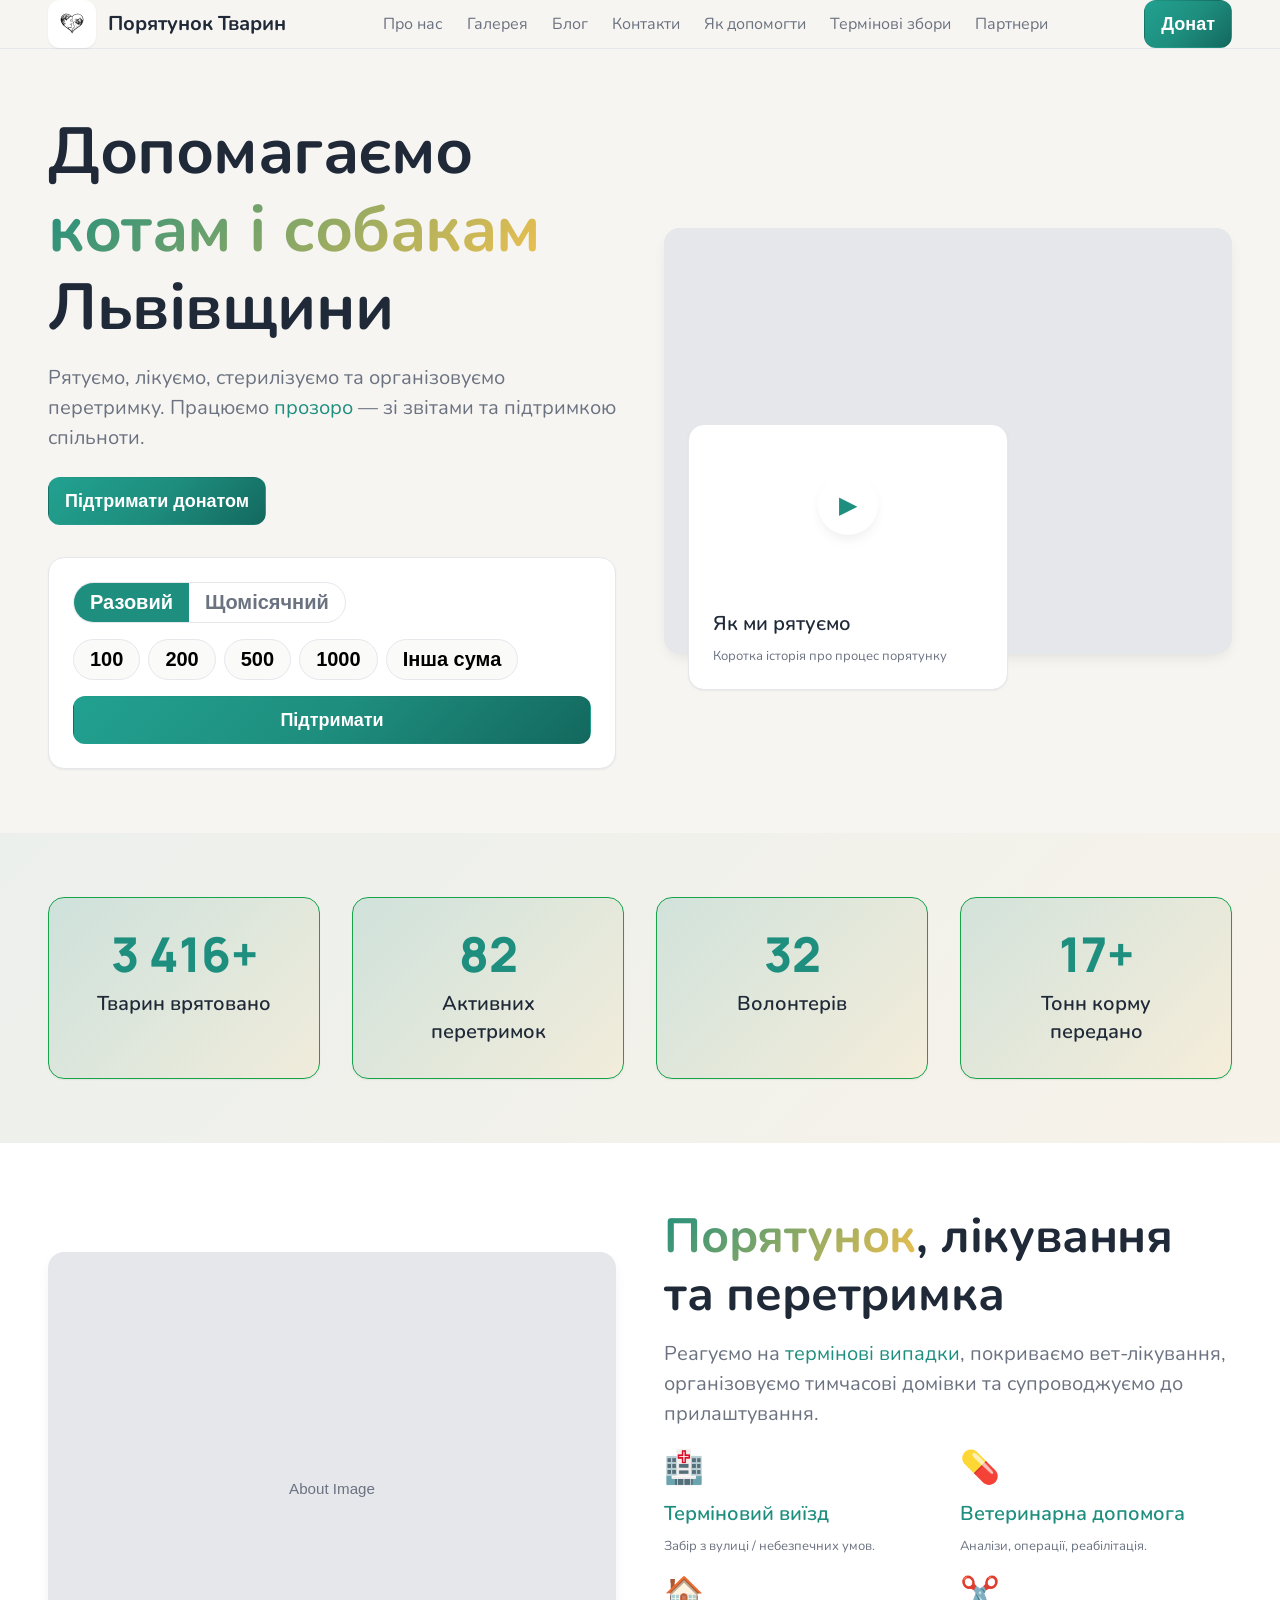
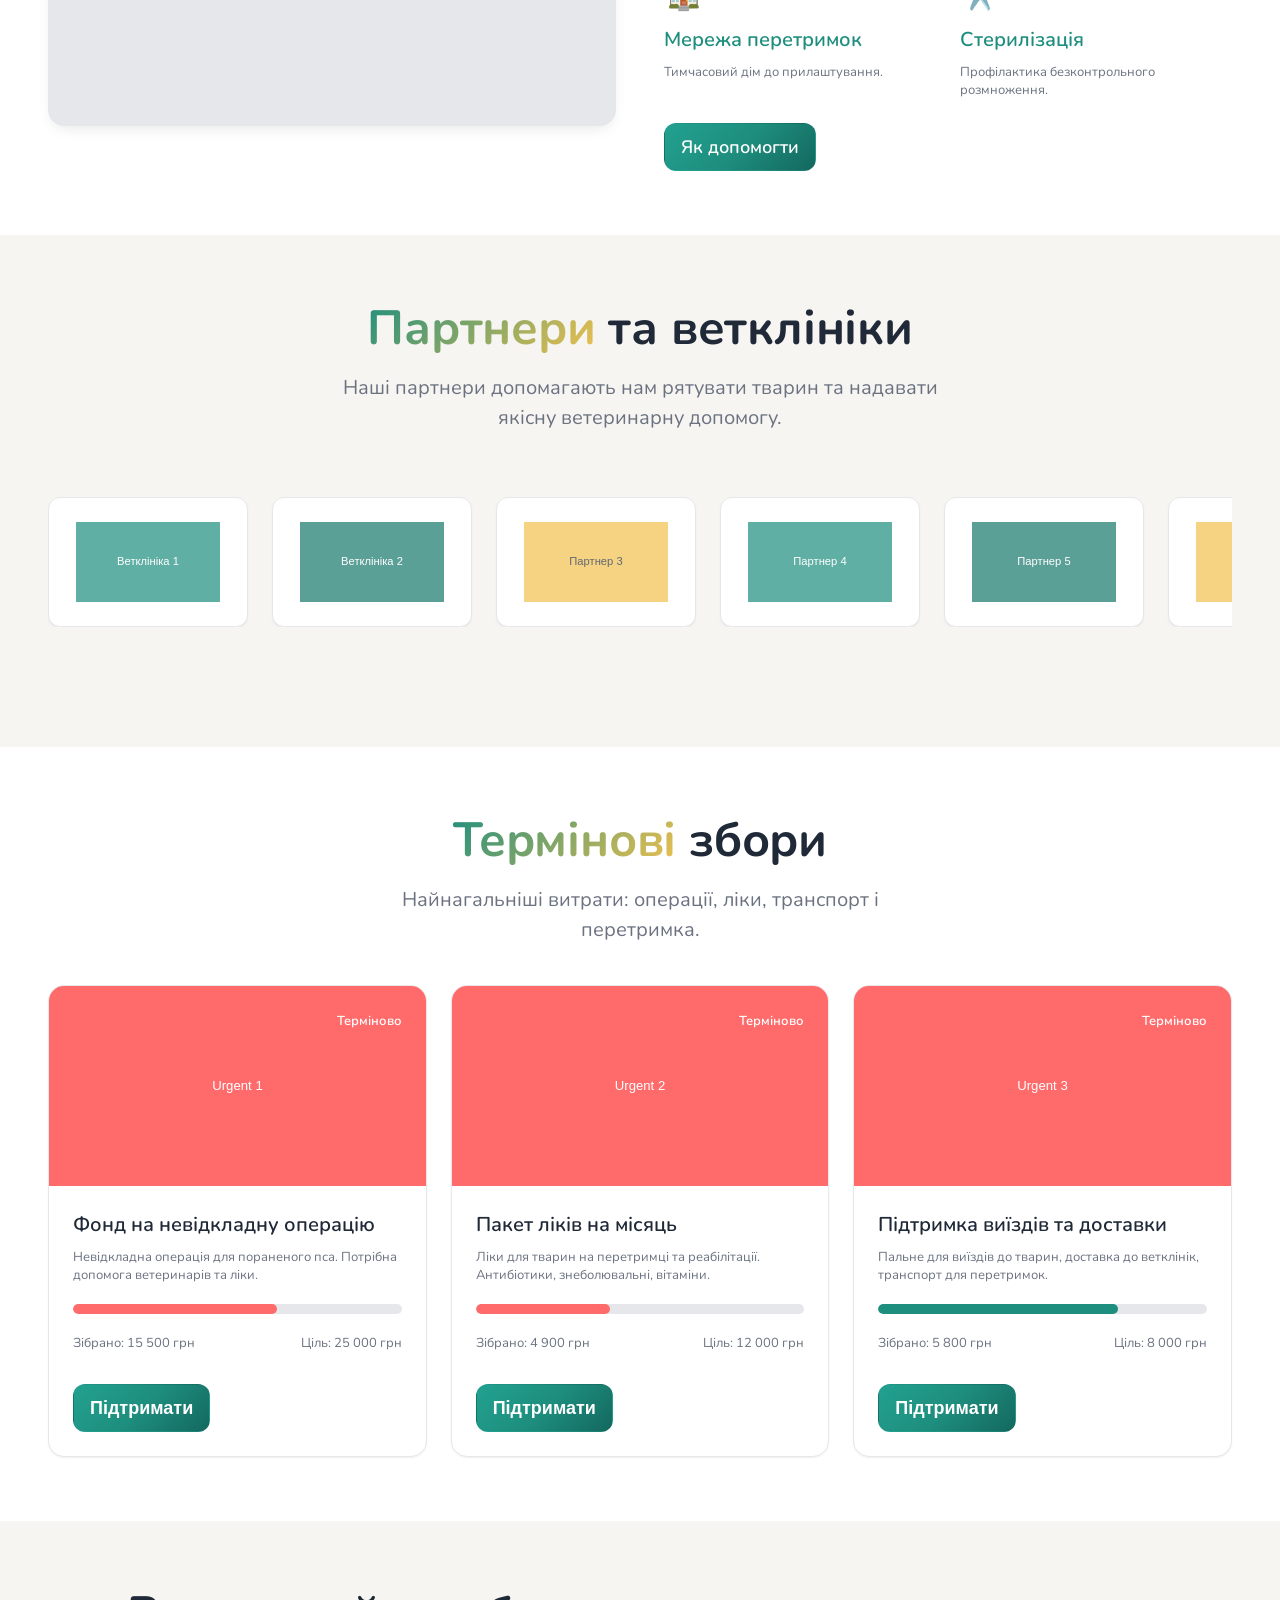
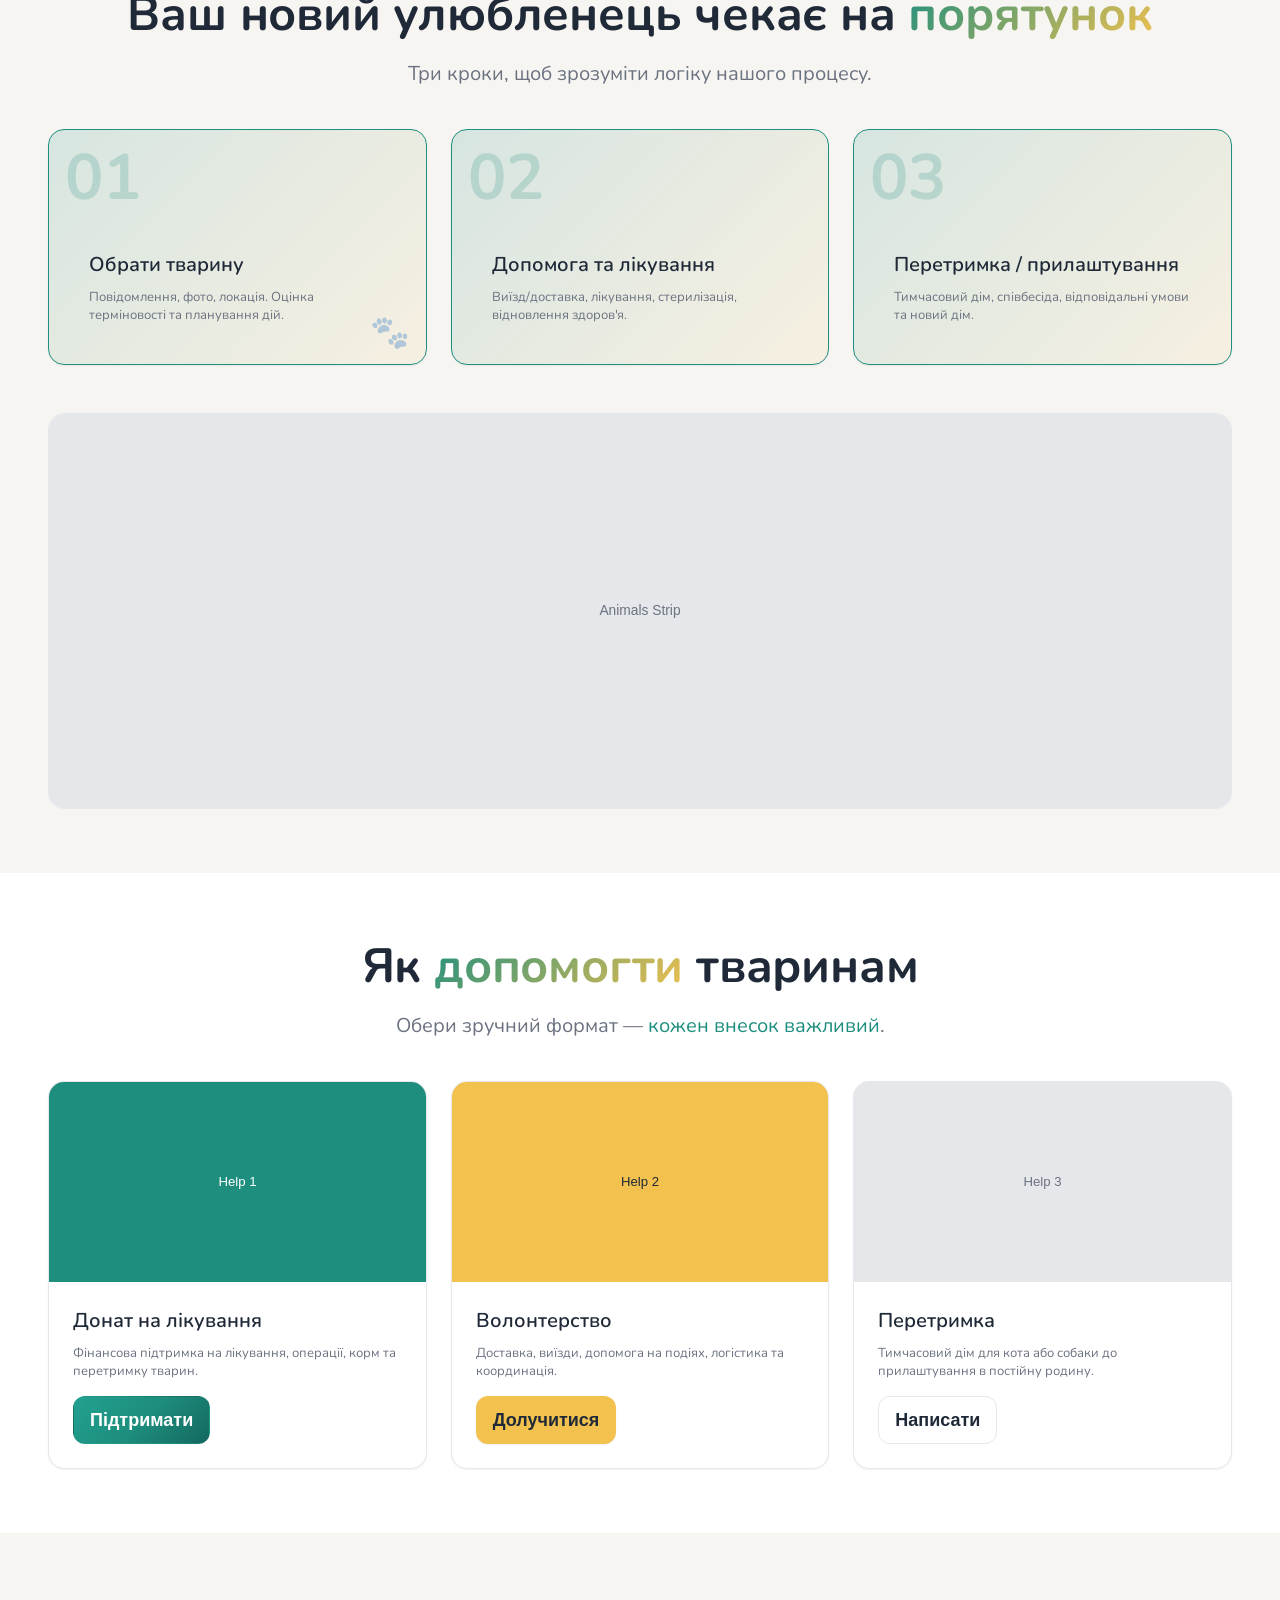
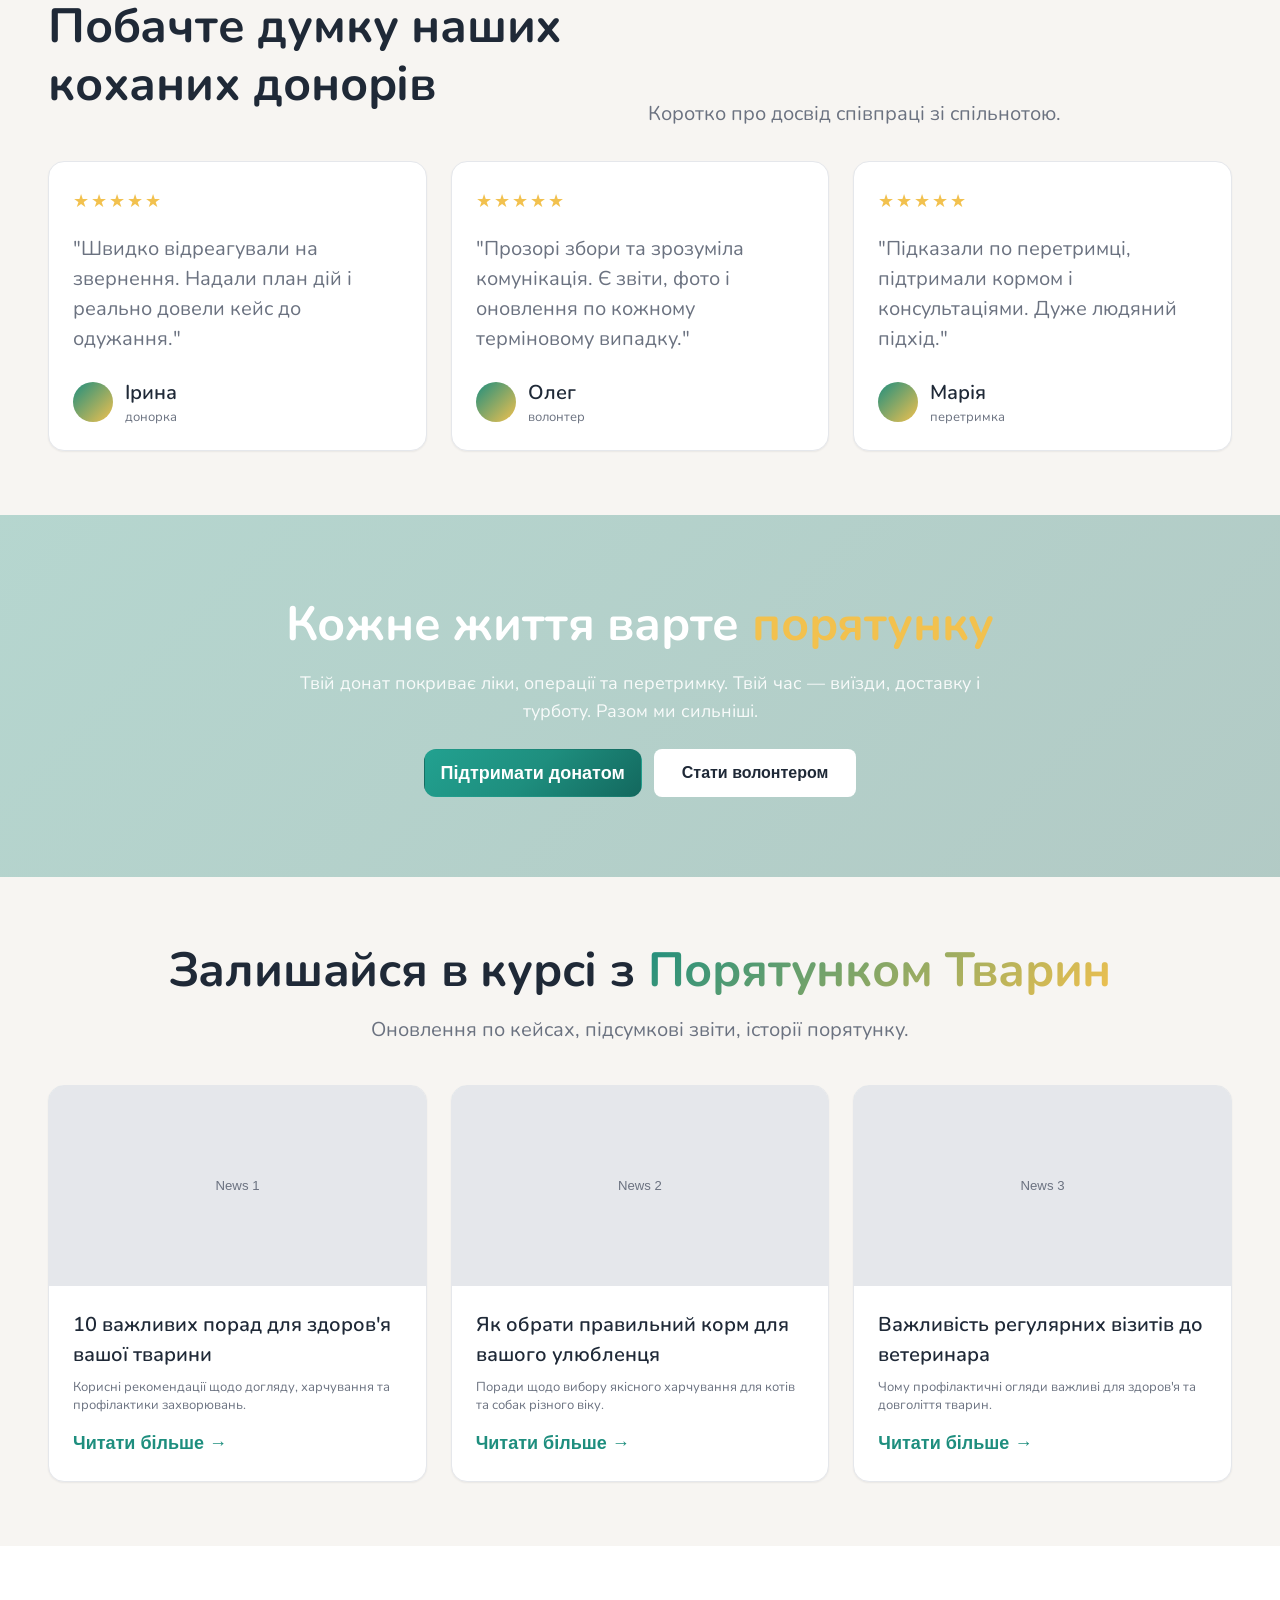
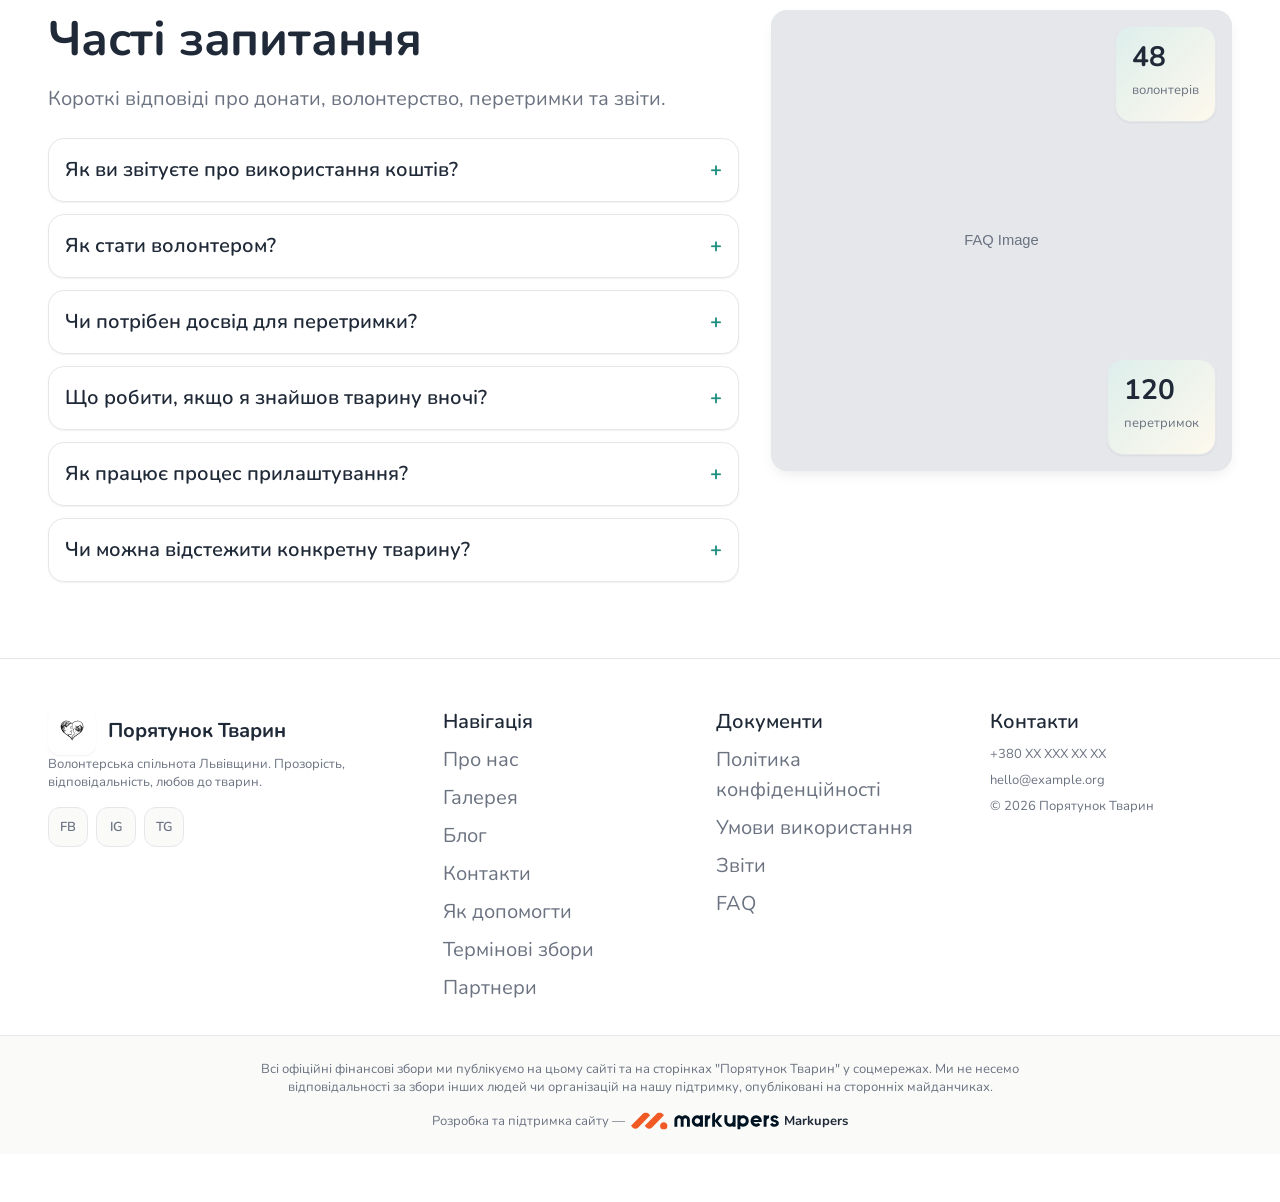
==== index.html @ c12a2a95 "start" ====
<!doctype html>
<html lang="uk">
<head>
  <meta charset="utf-8" />
  <meta name="viewport" content="width=device-width, initial-scale=1" />
  <title>Порятунок тварин Львівщини — коти та собаки</title>
  <meta name="description" content="Волонтерська спільнота: порятунок, лікування, стерилізація, перетримка котів і собак Львівщини." />
  <link rel="preconnect" href="https://fonts.googleapis.com">
  <link rel="preconnect" href="https://fonts.gstatic.com" crossorigin>
  <link href="https://fonts.googleapis.com/css2?family=Inter:wght@400;500;600;700&family=Manrope:wght@600;700;800&family=Nunito:wght@400;500;600;700;800&display=swap" rel="stylesheet">
  <link rel="stylesheet" href="styles.css" />
</head>

<body>
  <header class="header" id="header">
    <div class="container header__inner">
      <a class="brand" href="#top" aria-label="На головну">
        <span class="brand__logo" aria-hidden="true">
          <img src="images/logo.svg" alt="Логотип" />
        </span>
        <span class="brand__name">Порятунок Тварин</span>
      </a>

      <nav class="nav" aria-label="Навігація">
        <a href="about.html">Про нас</a>
        <a href="gallery.html">Галерея</a>
        <a href="blog.html">Блог</a>
        <a href="contacts.html">Контакти</a>
        <a href="#help">Як допомогти</a>
        <a href="#urgent">Термінові збори</a>
        <a href="#partners">Партнери</a>
      </nav>

      <div class="header__right">
        <button class="btn btn--primary" data-action="donate">Донат</button>
      </div>
    </div>
  </header>

  <main id="top">
    <!-- HERO -->
    <section class="hero section">
      <div class="container">
        <div class="hero__content">
          <div class="hero__text">
            <h1>Допомагаємо <span class="highlight highlight--gradient">котам і собакам</span> Львівщини</h1>
            <p class="text">
              Рятуємо, лікуємо, стерилізуємо та організовуємо перетримку. Працюємо <span class="highlight">прозоро</span> — зі звітами та підтримкою спільноти.
            </p>

            <div class="hero__actions">
              <button class="btn btn--primary" data-action="donate">Підтримати донатом</button>
            </div>

            <div class="donate-widget" id="donate">
              <div class="donate-widget__toggle">
                <button type="button" class="toggle-btn active" data-period="once">Разовий</button>
                <button type="button" class="toggle-btn" data-period="monthly">Щомісячний</button>
              </div>

              <div class="donate-widget__amounts">
                <button class="chip" type="button" data-amount="100">100</button>
                <button class="chip" type="button" data-amount="200">200</button>
                <button class="chip" type="button" data-amount="500">500</button>
                <button class="chip" type="button" data-amount="1000">1000</button>
                <button class="chip" type="button" data-amount="other">Інша сума</button>
              </div>

              <div class="donate-widget__input" style="display: none;">
                <input type="number" class="input" placeholder="Мінімум 10 грн" min="10" />
              </div>

              <button class="btn btn--primary donate-widget__submit" type="button">Підтримати</button>
            </div>
          </div>

          <div class="hero__media">
            <div class="hero__image">
              <img src="https://images.unsplash.com/photo-1601758228041-f3b2795255f1?w=800&h=600&fit=crop" alt="Волонтер з врятованим собакою" onerror="this.onerror=null; this.src='data:image/svg+xml,%3Csvg xmlns=\'http://www.w3.org/2000/svg\' width=\'800\' height=\'600\'%3E%3Crect fill=\'%23E5E7EB\' width=\'800\' height=\'600\'/%3E%3Ctext x=\'50%25\' y=\'50%25\' text-anchor=\'middle\' dy=\'.3em\' fill=\'%236B7280\' font-family=\'sans-serif\' font-size=\'18\'%3EHero Image%3C/text%3E%3C/svg%3E';" />
            </div>
            <div class="hero__overlay">
              <div class="card">
                <div class="card__video">
                  <div class="play-button">▶</div>
                </div>
                <div class="card__body">
                  <p class="card__title">Як ми рятуємо</p>
                  <p class="caption">Коротка історія про процес порятунку</p>
                </div>
              </div>
            </div>
          </div>
        </div>
      </div>
    </section>

    <!-- СТАТИСТИКА (як у UAnimals) -->
    <section class="stats-section section">
      <div class="container">
        <div class="stats-grid">
          <div class="stat-item">
            <div class="stat-number" data-target="5000" data-suffix="+">0</div>
            <div class="stat-label">Тварин врятовано</div>
          </div>
          <div class="stat-item">
            <div class="stat-number" data-target="120">0</div>
            <div class="stat-label">Активних перетримок</div>
          </div>
          <div class="stat-item">
            <div class="stat-number" data-target="48">0</div>
            <div class="stat-label">Волонтерів</div>
          </div>
          <div class="stat-item">
            <div class="stat-number" data-target="25" data-suffix="+">0</div>
            <div class="stat-label">Тонн корму передано</div>
          </div>
        </div>
      </div>
    </section>

    <!-- ПРО НАС / SERVICES -->
    <section id="about" class="section section--alt">
      <div class="container">
        <div class="about-grid">
          <div class="about__media">
            <div class="about__image">
              <img src="https://images.unsplash.com/photo-1551717743-49959800b1f6?w=600&h=500&fit=crop" alt="Про нас" onerror="this.onerror=null; this.src='data:image/svg+xml,%3Csvg xmlns=\'http://www.w3.org/2000/svg\' width=\'600\' height=\'500\'%3E%3Crect fill=\'%23E5E7EB\' width=\'600\' height=\'500\'/%3E%3Ctext x=\'50%25\' y=\'50%25\' text-anchor=\'middle\' dy=\'.3em\' fill=\'%236B7280\' font-family=\'sans-serif\' font-size=\'16\'%3EAbout Image%3C/text%3E%3C/svg%3E';" />
            </div>
          </div>

          <div class="about__content">
            <h2><span class="highlight highlight--gradient">Порятунок</span>, лікування та перетримка</h2>
            <p class="text">
              Реагуємо на <span class="highlight">термінові випадки</span>, покриваємо вет-лікування, організовуємо тимчасові домівки та супроводжуємо до прилаштування.
            </p>

            <div class="features-grid">
              <div class="feature">
                <div class="feature__icon">🏥</div>
                <p class="text-strong"><span class="highlight">Терміновий виїзд</span></p>
                <p class="caption">Забір з вулиці / небезпечних умов.</p>
              </div>
              <div class="feature">
                <div class="feature__icon">💊</div>
                <p class="text-strong"><span class="highlight">Ветеринарна допомога</span></p>
                <p class="caption">Аналізи, операції, реабілітація.</p>
              </div>
              <div class="feature">
                <div class="feature__icon">🏠</div>
                <p class="text-strong"><span class="highlight">Мережа перетримок</span></p>
                <p class="caption">Тимчасовий дім до прилаштування.</p>
              </div>
              <div class="feature">
                <div class="feature__icon">✂️</div>
                <p class="text-strong"><span class="highlight">Стерилізація</span></p>
                <p class="caption">Профілактика безконтрольного розмноження.</p>
              </div>
            </div>

            <a class="btn btn--primary" href="#help">Як допомогти</a>
          </div>
        </div>
      </div>
    </section>

    <!-- ПАРТНЕРИ -->
    <section id="partners" class="section">
      <div class="container">
        <div class="section__header">
          <h2><span class="highlight highlight--gradient">Партнери</span> та ветклініки</h2>
          <p class="text">Наші партнери допомагають нам рятувати тварин та надавати якісну ветеринарну допомогу.</p>
        </div>

        <div class="partners-marquee">
          <div class="partners-marquee__track">
            <div class="partners-marquee__list">
              <div class="partner-logo">
                <img src="https://via.placeholder.com/180x100/1E8E7E/FFFFFF?text=Ветклініка+1" alt="Партнер 1" onerror="this.onerror=null; this.src='data:image/svg+xml,%3Csvg xmlns=\'http://www.w3.org/2000/svg\' width=\'180\' height=\'100\'%3E%3Crect fill=\'%231E8E7E\' width=\'180\' height=\'100\'/%3E%3Ctext x=\'50%25\' y=\'50%25\' text-anchor=\'middle\' dy=\'.3em\' fill=\'white\' font-family=\'sans-serif\' font-size=\'14\'%3EВетклініка 1%3C/text%3E%3C/svg%3E';" />
              </div>
              <div class="partner-logo">
                <img src="https://via.placeholder.com/180x100/17786B/FFFFFF?text=Ветклініка+2" alt="Партнер 2" onerror="this.onerror=null; this.src='data:image/svg+xml,%3Csvg xmlns=\'http://www.w3.org/2000/svg\' width=\'180\' height=\'100\'%3E%3Crect fill=\'%2317786B\' width=\'180\' height=\'100\'/%3E%3Ctext x=\'50%25\' y=\'50%25\' text-anchor=\'middle\' dy=\'.3em\' fill=\'white\' font-family=\'sans-serif\' font-size=\'14\'%3EВетклініка 2%3C/text%3E%3C/svg%3E';" />
              </div>
              <div class="partner-logo">
                <img src="https://via.placeholder.com/180x100/F2C14E/1F2937?text=Партнер+3" alt="Партнер 3" onerror="this.onerror=null; this.src='data:image/svg+xml,%3Csvg xmlns=\'http://www.w3.org/2000/svg\' width=\'180\' height=\'100\'%3E%3Crect fill=\'%23F2C14E\' width=\'180\' height=\'100\'/%3E%3Ctext x=\'50%25\' y=\'50%25\' text-anchor=\'middle\' dy=\'.3em\' fill=\'%231F2937\' font-family=\'sans-serif\' font-size=\'14\'%3EПартнер 3%3C/text%3E%3C/svg%3E';" />
              </div>
              <div class="partner-logo">
                <img src="https://via.placeholder.com/180x100/1E8E7E/FFFFFF?text=Партнер+4" alt="Партнер 4" onerror="this.onerror=null; this.src='data:image/svg+xml,%3Csvg xmlns=\'http://www.w3.org/2000/svg\' width=\'180\' height=\'100\'%3E%3Crect fill=\'%231E8E7E\' width=\'180\' height=\'100\'/%3E%3Ctext x=\'50%25\' y=\'50%25\' text-anchor=\'middle\' dy=\'.3em\' fill=\'white\' font-family=\'sans-serif\' font-size=\'14\'%3EПартнер 4%3C/text%3E%3C/svg%3E';" />
              </div>
              <div class="partner-logo">
                <img src="https://via.placeholder.com/180x100/17786B/FFFFFF?text=Партнер+5" alt="Партнер 5" onerror="this.onerror=null; this.src='data:image/svg+xml,%3Csvg xmlns=\'http://www.w3.org/2000/svg\' width=\'180\' height=\'100\'%3E%3Crect fill=\'%2317786B\' width=\'180\' height=\'100\'/%3E%3Ctext x=\'50%25\' y=\'50%25\' text-anchor=\'middle\' dy=\'.3em\' fill=\'white\' font-family=\'sans-serif\' font-size=\'14\'%3EПартнер 5%3C/text%3E%3C/svg%3E';" />
              </div>
              <div class="partner-logo">
                <img src="https://via.placeholder.com/180x100/F2C14E/1F2937?text=Партнер+6" alt="Партнер 6" onerror="this.onerror=null; this.src='data:image/svg+xml,%3Csvg xmlns=\'http://www.w3.org/2000/svg\' width=\'180\' height=\'100\'%3E%3Crect fill=\'%23F2C14E\' width=\'180\' height=\'100\'/%3E%3Ctext x=\'50%25\' y=\'50%25\' text-anchor=\'middle\' dy=\'.3em\' fill=\'%231F2937\' font-family=\'sans-serif\' font-size=\'14\'%3EПартнер 6%3C/text%3E%3C/svg%3E';" />
              </div>
              <div class="partner-logo">
                <img src="https://via.placeholder.com/180x100/1E8E7E/FFFFFF?text=Партнер+7" alt="Партнер 7" onerror="this.onerror=null; this.src='data:image/svg+xml,%3Csvg xmlns=\'http://www.w3.org/2000/svg\' width=\'180\' height=\'100\'%3E%3Crect fill=\'%231E8E7E\' width=\'180\' height=\'100\'/%3E%3Ctext x=\'50%25\' y=\'50%25\' text-anchor=\'middle\' dy=\'.3em\' fill=\'white\' font-family=\'sans-serif\' font-size=\'14\'%3EПартнер 7%3C/text%3E%3C/svg%3E';" />
              </div>
              <div class="partner-logo">
                <img src="https://via.placeholder.com/180x100/17786B/FFFFFF?text=Партнер+8" alt="Партнер 8" onerror="this.onerror=null; this.src='data:image/svg+xml,%3Csvg xmlns=\'http://www.w3.org/2000/svg\' width=\'180\' height=\'100\'%3E%3Crect fill=\'%2317786B\' width=\'180\' height=\'100\'/%3E%3Ctext x=\'50%25\' y=\'50%25\' text-anchor=\'middle\' dy=\'.3em\' fill=\'white\' font-family=\'sans-serif\' font-size=\'14\'%3EПартнер 8%3C/text%3E%3C/svg%3E';" />
              </div>
              <!-- Дублюємо для безперервного циклу -->
              <div class="partner-logo">
                <img src="https://via.placeholder.com/180x100/1E8E7E/FFFFFF?text=Ветклініка+1" alt="Партнер 1" onerror="this.onerror=null; this.src='data:image/svg+xml,%3Csvg xmlns=\'http://www.w3.org/2000/svg\' width=\'180\' height=\'100\'%3E%3Crect fill=\'%231E8E7E\' width=\'180\' height=\'100\'/%3E%3Ctext x=\'50%25\' y=\'50%25\' text-anchor=\'middle\' dy=\'.3em\' fill=\'white\' font-family=\'sans-serif\' font-size=\'14\'%3EВетклініка 1%3C/text%3E%3C/svg%3E';" />
              </div>
              <div class="partner-logo">
                <img src="https://via.placeholder.com/180x100/17786B/FFFFFF?text=Ветклініка+2" alt="Партнер 2" onerror="this.onerror=null; this.src='data:image/svg+xml,%3Csvg xmlns=\'http://www.w3.org/2000/svg\' width=\'180\' height=\'100\'%3E%3Crect fill=\'%2317786B\' width=\'180\' height=\'100\'/%3E%3Ctext x=\'50%25\' y=\'50%25\' text-anchor=\'middle\' dy=\'.3em\' fill=\'white\' font-family=\'sans-serif\' font-size=\'14\'%3EВетклініка 2%3C/text%3E%3C/svg%3E';" />
              </div>
              <div class="partner-logo">
                <img src="https://via.placeholder.com/180x100/F2C14E/1F2937?text=Партнер+3" alt="Партнер 3" onerror="this.onerror=null; this.src='data:image/svg+xml,%3Csvg xmlns=\'http://www.w3.org/2000/svg\' width=\'180\' height=\'100\'%3E%3Crect fill=\'%23F2C14E\' width=\'180\' height=\'100\'/%3E%3Ctext x=\'50%25\' y=\'50%25\' text-anchor=\'middle\' dy=\'.3em\' fill=\'%231F2937\' font-family=\'sans-serif\' font-size=\'14\'%3EПартнер 3%3C/text%3E%3C/svg%3E';" />
              </div>
              <div class="partner-logo">
                <img src="https://via.placeholder.com/180x100/1E8E7E/FFFFFF?text=Партнер+4" alt="Партнер 4" onerror="this.onerror=null; this.src='data:image/svg+xml,%3Csvg xmlns=\'http://www.w3.org/2000/svg\' width=\'180\' height=\'100\'%3E%3Crect fill=\'%231E8E7E\' width=\'180\' height=\'100\'/%3E%3Ctext x=\'50%25\' y=\'50%25\' text-anchor=\'middle\' dy=\'.3em\' fill=\'white\' font-family=\'sans-serif\' font-size=\'14\'%3EПартнер 4%3C/text%3E%3C/svg%3E';" />
              </div>
              <div class="partner-logo">
                <img src="https://via.placeholder.com/180x100/17786B/FFFFFF?text=Партнер+5" alt="Партнер 5" onerror="this.onerror=null; this.src='data:image/svg+xml,%3Csvg xmlns=\'http://www.w3.org/2000/svg\' width=\'180\' height=\'100\'%3E%3Crect fill=\'%2317786B\' width=\'180\' height=\'100\'/%3E%3Ctext x=\'50%25\' y=\'50%25\' text-anchor=\'middle\' dy=\'.3em\' fill=\'white\' font-family=\'sans-serif\' font-size=\'14\'%3EПартнер 5%3C/text%3E%3C/svg%3E';" />
              </div>
              <div class="partner-logo">
                <img src="https://via.placeholder.com/180x100/F2C14E/1F2937?text=Партнер+6" alt="Партнер 6" onerror="this.onerror=null; this.src='data:image/svg+xml,%3Csvg xmlns=\'http://www.w3.org/2000/svg\' width=\'180\' height=\'100\'%3E%3Crect fill=\'%23F2C14E\' width=\'180\' height=\'100\'/%3E%3Ctext x=\'50%25\' y=\'50%25\' text-anchor=\'middle\' dy=\'.3em\' fill=\'%231F2937\' font-family=\'sans-serif\' font-size=\'14\'%3EПартнер 6%3C/text%3E%3C/svg%3E';" />
              </div>
              <div class="partner-logo">
                <img src="https://via.placeholder.com/180x100/1E8E7E/FFFFFF?text=Партнер+7" alt="Партнер 7" onerror="this.onerror=null; this.src='data:image/svg+xml,%3Csvg xmlns=\'http://www.w3.org/2000/svg\' width=\'180\' height=\'100\'%3E%3Crect fill=\'%231E8E7E\' width=\'180\' height=\'100\'/%3E%3Ctext x=\'50%25\' y=\'50%25\' text-anchor=\'middle\' dy=\'.3em\' fill=\'white\' font-family=\'sans-serif\' font-size=\'14\'%3EПартнер 7%3C/text%3E%3C/svg%3E';" />
              </div>
              <div class="partner-logo">
                <img src="https://via.placeholder.com/180x100/17786B/FFFFFF?text=Партнер+8" alt="Партнер 8" onerror="this.onerror=null; this.src='data:image/svg+xml,%3Csvg xmlns=\'http://www.w3.org/2000/svg\' width=\'180\' height=\'100\'%3E%3Crect fill=\'%2317786B\' width=\'180\' height=\'100\'/%3E%3Ctext x=\'50%25\' y=\'50%25\' text-anchor=\'middle\' dy=\'.3em\' fill=\'white\' font-family=\'sans-serif\' font-size=\'14\'%3EПартнер 8%3C/text%3E%3C/svg%3E';" />
              </div>
            </div>
          </div>
        </div>
      </div>
    </section>

    <!-- ТЕРМІНОВІ ЗБОРИ -->
    <section id="urgent" class="section section--alt">
      <div class="container">
        <div class="section__header">
          <h2><span class="highlight highlight--gradient">Термінові</span> збори</h2>
          <p class="text">Найнагальніші витрати: операції, ліки, транспорт і перетримка.</p>
        </div>

        <div class="cards-grid">
          <article class="card card--interactive">
            <div class="card__image">
              <img src="https://images.unsplash.com/photo-1605568427561-40dd23c2acea?w=400&h=300&fit=crop" alt="Термінова операція" onerror="this.onerror=null; this.src='data:image/svg+xml,%3Csvg xmlns=\'http://www.w3.org/2000/svg\' width=\'400\' height=\'300\'%3E%3Crect fill=\'%23FF6B6B\' width=\'400\' height=\'300\'/%3E%3Ctext x=\'50%25\' y=\'50%25\' text-anchor=\'middle\' dy=\'.3em\' fill=\'white\' font-family=\'sans-serif\' font-size=\'14\'%3EUrgent 1%3C/text%3E%3C/svg%3E';" />
              <span class="badge badge--urgent">Терміново</span>
            </div>
            <div class="card__body">
              <p class="card__title">Фонд на невідкладну операцію</p>
              <p class="caption">Невідкладна операція для пораненого пса. Потрібна допомога ветеринарів та ліки.</p>
              <div class="progress">
                <div class="progress__bar progress__bar--urgent" style="width: 62%"></div>
              </div>
              <div class="progress__info">
                <span class="caption">Зібрано: 15 500 грн</span>
                <span class="caption">Ціль: 25 000 грн</span>
              </div>
              <button class="btn btn--primary" type="button">Підтримати</button>
            </div>
          </article>

          <article class="card card--interactive">
            <div class="card__image">
              <img src="https://images.unsplash.com/photo-1583336663277-620dc1996580?w=400&h=300&fit=crop" alt="Ліки" onerror="this.onerror=null; this.src='data:image/svg+xml,%3Csvg xmlns=\'http://www.w3.org/2000/svg\' width=\'400\' height=\'300\'%3E%3Crect fill=\'%23FF6B6B\' width=\'400\' height=\'300\'/%3E%3Ctext x=\'50%25\' y=\'50%25\' text-anchor=\'middle\' dy=\'.3em\' fill=\'white\' font-family=\'sans-serif\' font-size=\'14\'%3EUrgent 2%3C/text%3E%3C/svg%3E';" />
              <span class="badge badge--urgent">Терміново</span>
            </div>
            <div class="card__body">
              <p class="card__title">Пакет ліків на місяць</p>
              <p class="caption">Ліки для тварин на перетримці та реабілітації. Антибіотики, знеболювальні, вітаміни.</p>
              <div class="progress">
                <div class="progress__bar progress__bar--urgent" style="width: 41%"></div>
              </div>
              <div class="progress__info">
                <span class="caption">Зібрано: 4 900 грн</span>
                <span class="caption">Ціль: 12 000 грн</span>
              </div>
              <button class="btn btn--primary" type="button">Підтримати</button>
            </div>
          </article>

          <article class="card card--interactive">
            <div class="card__image">
              <img src="https://images.unsplash.com/photo-1548199973-03cce0bbc87b?w=400&h=300&fit=crop" alt="Транспорт" onerror="this.onerror=null; this.src='data:image/svg+xml,%3Csvg xmlns=\'http://www.w3.org/2000/svg\' width=\'400\' height=\'300\'%3E%3Crect fill=\'%23FF6B6B\' width=\'400\' height=\'300\'/%3E%3Ctext x=\'50%25\' y=\'50%25\' text-anchor=\'middle\' dy=\'.3em\' fill=\'white\' font-family=\'sans-serif\' font-size=\'14\'%3EUrgent 3%3C/text%3E%3C/svg%3E';" />
              <span class="badge badge--urgent">Терміново</span>
            </div>
            <div class="card__body">
              <p class="card__title">Підтримка виїздів та доставки</p>
              <p class="caption">Пальне для виїздів до тварин, доставка до ветклінік, транспорт для перетримок.</p>
              <div class="progress">
                <div class="progress__bar progress__bar--normal" style="width: 73%"></div>
              </div>
              <div class="progress__info">
                <span class="caption">Зібрано: 5 800 грн</span>
                <span class="caption">Ціль: 8 000 грн</span>
              </div>
              <button class="btn btn--primary" type="button">Підтримати</button>
            </div>
          </article>
        </div>
      </div>
    </section>

    <!-- ПРОЦЕС ПОРЯТУНКУ / STEPS -->
    <section id="steps" class="section">
      <div class="container">
        <div class="section__header">
          <h2>Ваш новий улюбленець чекає на <span class="highlight highlight--gradient">порятунок</span></h2>
          <p class="text">Три кроки, щоб зрозуміти логіку нашого процесу.</p>
        </div>

        <div class="cards-grid">
          <article class="card step-card">
            <div class="step-card__number">01</div>
            <div class="card__body">
              <p class="card__title">Обрати тварину</p>
              <p class="caption">Повідомлення, фото, локація. Оцінка терміновості та планування дій.</p>
            </div>
            <div class="step-card__icon">🐾</div>
          </article>

          <article class="card step-card">
            <div class="step-card__number">02</div>
            <div class="card__body">
              <p class="card__title">Допомога та лікування</p>
              <p class="caption">Виїзд/доставка, лікування, стерилізація, відновлення здоров'я.</p>
            </div>
          </article>

          <article class="card step-card">
            <div class="step-card__number">03</div>
            <div class="card__body">
              <p class="card__title">Перетримка / прилаштування</p>
              <p class="caption">Тимчасовий дім, співбесіда, відповідальні умови та новий дім.</p>
            </div>
          </article>
        </div>

        <div class="animal-strip">
          <img src="https://images.unsplash.com/photo-1526336024174-e58f5cdd8e13?w=1200&h=400&fit=crop" alt="Кіт" onerror="this.onerror=null; this.src='data:image/svg+xml,%3Csvg xmlns=\'http://www.w3.org/2000/svg\' width=\'1200\' height=\'400\'%3E%3Crect fill=\'%23E5E7EB\' width=\'1200\' height=\'400\'/%3E%3Ctext x=\'50%25\' y=\'50%25\' text-anchor=\'middle\' dy=\'.3em\' fill=\'%236B7280\' font-family=\'sans-serif\' font-size=\'14\'%3EAnimals Strip%3C/text%3E%3C/svg%3E';" />
        </div>
      </div>
    </section>

    <!-- ЯК ДОПОМОГТИ / SERVICES CARDS -->
    <section id="help" class="section section--alt">
      <div class="container">
        <div class="section__header">
          <h2>Як <span class="highlight highlight--gradient">допомогти</span> тваринам</h2>
          <p class="text">Обери зручний формат — <span class="highlight">кожен внесок важливий</span>.</p>
        </div>

        <div class="cards-grid">
          <article class="card card--interactive">
            <div class="card__image">
              <img src="https://images.unsplash.com/photo-1583337130417-3346a1be7dee?w=400&h=300&fit=crop" alt="Донат" onerror="this.onerror=null; this.src='data:image/svg+xml,%3Csvg xmlns=\'http://www.w3.org/2000/svg\' width=\'400\' height=\'300\'%3E%3Crect fill=\'%231E8E7E\' width=\'400\' height=\'300\'/%3E%3Ctext x=\'50%25\' y=\'50%25\' text-anchor=\'middle\' dy=\'.3em\' fill=\'white\' font-family=\'sans-serif\' font-size=\'14\'%3EHelp 1%3C/text%3E%3C/svg%3E';" />
            </div>
            <div class="card__body">
              <p class="card__title">Донат на лікування</p>
              <p class="caption">Фінансова підтримка на лікування, операції, корм та перетримку тварин.</p>
              <button class="btn btn--primary" type="button" data-action="donate">Підтримати</button>
            </div>
          </article>

          <article class="card card--interactive">
            <div class="card__image">
              <img src="https://images.unsplash.com/photo-1559827260-dc66d52bef19?w=400&h=300&fit=crop" alt="Волонтерство" onerror="this.onerror=null; this.src='data:image/svg+xml,%3Csvg xmlns=\'http://www.w3.org/2000/svg\' width=\'400\' height=\'300\'%3E%3Crect fill=\'%23F2C14E\' width=\'400\' height=\'300\'/%3E%3Ctext x=\'50%25\' y=\'50%25\' text-anchor=\'middle\' dy=\'.3em\' fill=\'%231F2937\' font-family=\'sans-serif\' font-size=\'14\'%3EHelp 2%3C/text%3E%3C/svg%3E';" />
            </div>
            <div class="card__body">
              <p class="card__title">Волонтерство</p>
              <p class="caption">Доставка, виїзди, допомога на подіях, логістика та координація.</p>
              <button class="btn btn--secondary" type="button">Долучитися</button>
            </div>
          </article>

          <article class="card card--interactive">
            <div class="card__image">
              <img src="https://images.unsplash.com/photo-1601758228041-f3b2795255f1?w=400&h=300&fit=crop" alt="Перетримка" onerror="this.onerror=null; this.src='data:image/svg+xml,%3Csvg xmlns=\'http://www.w3.org/2000/svg\' width=\'400\' height=\'300\'%3E%3Crect fill=\'%23E5E7EB\' width=\'400\' height=\'300\'/%3E%3Ctext x=\'50%25\' y=\'50%25\' text-anchor=\'middle\' dy=\'.3em\' fill=\'%236B7280\' font-family=\'sans-serif\' font-size=\'14\'%3EHelp 3%3C/text%3E%3C/svg%3E';" />
            </div>
            <div class="card__body">
              <p class="card__title">Перетримка</p>
              <p class="caption">Тимчасовий дім для кота або собаки до прилаштування в постійну родину.</p>
              <button class="btn btn--outline" type="button">Написати</button>
            </div>
          </article>
        </div>
      </div>
    </section>

    <!-- ВІДГУКИ -->
    <section id="testimonials" class="section">
      <div class="container">
        <div class="testimonials-grid">
          <div class="testimonials__header">
            <h2>Побачте думку наших коханих донорів</h2>
          </div>
          <div class="testimonials__text">
            <p class="text">Коротко про досвід співпраці зі спільнотою.</p>
          </div>
        </div>

        <div class="cards-grid">
          <article class="card">
            <div class="card__body">
              <div class="stars">★★★★★</div>
              <p class="text" style="margin:10px 0 0;">
                "Швидко відреагували на звернення. Надали план дій і реально довели кейс до одужання."
              </p>
              <div class="person">
                <span class="avatar" aria-hidden="true"></span>
                <div>
                  <div class="text-strong">Ірина</div>
                  <div class="caption">донорка</div>
                </div>
              </div>
            </div>
          </article>

          <article class="card">
            <div class="card__body">
              <div class="stars">★★★★★</div>
              <p class="text" style="margin:10px 0 0;">
                "Прозорі збори та зрозуміла комунікація. Є звіти, фото і оновлення по кожному терміновому випадку."
              </p>
              <div class="person">
                <span class="avatar" aria-hidden="true"></span>
                <div>
                  <div class="text-strong">Олег</div>
                  <div class="caption">волонтер</div>
                </div>
              </div>
            </div>
          </article>

          <article class="card">
            <div class="card__body">
              <div class="stars">★★★★★</div>
              <p class="text" style="margin:10px 0 0;">
                "Підказали по перетримці, підтримали кормом і консультаціями. Дуже людяний підхід."
              </p>
              <div class="person">
                <span class="avatar" aria-hidden="true"></span>
                <div>
                  <div class="text-strong">Марія</div>
                  <div class="caption">перетримка</div>
                </div>
              </div>
            </div>
          </article>
        </div>
      </div>
    </section>

    <!-- CTA BANNER -->
    <section class="cta-banner cta-banner--full">
      <div class="cta-banner__content">
        <h2>Кожне життя варте <span class="cta-banner__accent">порятунку</span></h2>
        <p class="text">Твій донат покриває ліки, операції та перетримку. Твій час — виїзди, доставку і турботу. Разом ми сильніші.</p>
        <div class="cta-banner__actions">
          <button class="btn btn--primary" data-action="donate">Підтримати донатом</button>
          <button class="btn btn--white">Стати волонтером</button>
        </div>
      </div>
    </section>

    <!-- НОВИНИ / ЗВІТИ -->
    <section id="reports" class="section">
      <div class="container">
        <div class="section__header">
          <h2>Залишайся в курсі з <span class="highlight highlight--gradient">Порятунком Тварин</span></h2>
          <p class="text">Оновлення по кейсах, підсумкові звіти, історії порятунку.</p>
        </div>

        <div class="cards-grid">
          <article class="card card--interactive">
            <div class="card__image">
              <img src="https://images.unsplash.com/photo-1601758228041-f3b2795255f1?w=400&h=300&fit=crop" alt="Новини" onerror="this.onerror=null; this.src='data:image/svg+xml,%3Csvg xmlns=\'http://www.w3.org/2000/svg\' width=\'400\' height=\'300\'%3E%3Crect fill=\'%23E5E7EB\' width=\'400\' height=\'300\'/%3E%3Ctext x=\'50%25\' y=\'50%25\' text-anchor=\'middle\' dy=\'.3em\' fill=\'%236B7280\' font-family=\'sans-serif\' font-size=\'14\'%3ENews 1%3C/text%3E%3C/svg%3E';" />
            </div>
            <div class="card__body">
              <p class="card__title">10 важливих порад для здоров'я вашої тварини</p>
              <p class="caption">Корисні рекомендації щодо догляду, харчування та профілактики захворювань.</p>
              <button class="btn btn--link" type="button">Читати більше →</button>
            </div>
          </article>

          <article class="card card--interactive">
            <div class="card__image">
              <img src="https://images.unsplash.com/photo-1583337130417-3346a1be7dee?w=400&h=300&fit=crop" alt="Новини" onerror="this.onerror=null; this.src='data:image/svg+xml,%3Csvg xmlns=\'http://www.w3.org/2000/svg\' width=\'400\' height=\'300\'%3E%3Crect fill=\'%23E5E7EB\' width=\'400\' height=\'300\'/%3E%3Ctext x=\'50%25\' y=\'50%25\' text-anchor=\'middle\' dy=\'.3em\' fill=\'%236B7280\' font-family=\'sans-serif\' font-size=\'14\'%3ENews 2%3C/text%3E%3C/svg%3E';" />
            </div>
            <div class="card__body">
              <p class="card__title">Як обрати правильний корм для вашого улюбленця</p>
              <p class="caption">Поради щодо вибору якісного харчування для котів та собак різного віку.</p>
              <button class="btn btn--link" type="button">Читати більше →</button>
            </div>
          </article>

          <article class="card card--interactive">
            <div class="card__image">
              <img src="https://images.unsplash.com/photo-1559827260-dc66d52bef19?w=400&h=300&fit=crop" alt="Новини" onerror="this.onerror=null; this.src='data:image/svg+xml,%3Csvg xmlns=\'http://www.w3.org/2000/svg\' width=\'400\' height=\'300\'%3E%3Crect fill=\'%23E5E7EB\' width=\'400\' height=\'300\'/%3E%3Ctext x=\'50%25\' y=\'50%25\' text-anchor=\'middle\' dy=\'.3em\' fill=\'%236B7280\' font-family=\'sans-serif\' font-size=\'14\'%3ENews 3%3C/text%3E%3C/svg%3E';" />
            </div>
            <div class="card__body">
              <p class="card__title">Важливість регулярних візитів до ветеринара</p>
              <p class="caption">Чому профілактичні огляди важливі для здоров'я та довголіття тварин.</p>
              <button class="btn btn--link" type="button">Читати більше →</button>
            </div>
          </article>
        </div>
      </div>
    </section>

    <!-- FAQ -->
    <section id="faq" class="section section--alt">
      <div class="container">
        <div class="faq-grid">
          <div class="faq__content">
            <h2>Часті запитання</h2>
            <p class="text">Короткі відповіді про донати, волонтерство, перетримки та звіти.</p>

            <div class="faq-list">
              <details class="faq-item">
                <summary>Як ви звітуєте про використання коштів?</summary>
                <p class="caption">Публікуємо оновлення по кейсах і підсумкові звіти (розділ "Новини та звіти").</p>
              </details>

              <details class="faq-item">
                <summary>Як стати волонтером?</summary>
                <p class="caption">Напишіть через форму в "Контакти". Ми запропонуємо задачі за вашим ресурсом (доставка/виїзди/події/перетримка).</p>
              </details>

              <details class="faq-item">
                <summary>Чи потрібен досвід для перетримки?</summary>
                <p class="caption">Не завжди. Пояснюємо базу та допомагаємо з процесом. Головне — відповідальність і безпека.</p>
              </details>

              <details class="faq-item">
                <summary>Що робити, якщо я знайшов тварину вночі?</summary>
                <p class="caption">Зафіксуйте локацію, забезпечте тепло/воду, зробіть фото і залиште заявку. За критичного стану — ветдопомога.</p>
              </details>

              <details class="faq-item">
                <summary>Як працює процес прилаштування?</summary>
                <p class="caption">Після лікування та реабілітації ми шукаємо відповідальну родину через співбесіду та перевірку умов.</p>
              </details>

              <details class="faq-item">
                <summary>Чи можна відстежити конкретну тварину?</summary>
                <p class="caption">Так, ми публікуємо оновлення по кейсах у розділі "Історії порятунку" та соцмережах.</p>
              </details>
            </div>
          </div>

          <div class="faq__image">
            <div class="faq-image-wrapper">
              <img src="https://images.unsplash.com/photo-1551717743-49959800b1f6?w=500&h=500&fit=crop" alt="FAQ" onerror="this.onerror=null; this.src='data:image/svg+xml,%3Csvg xmlns=\'http://www.w3.org/2000/svg\' width=\'500\' height=\'500\'%3E%3Crect fill=\'%23E5E7EB\' width=\'500\' height=\'500\'/%3E%3Ctext x=\'50%25\' y=\'50%25\' text-anchor=\'middle\' dy=\'.3em\' fill=\'%236B7280\' font-family=\'sans-serif\' font-size=\'16\'%3EFAQ Image%3C/text%3E%3C/svg%3E';" />
              <div class="stat-badge stat-badge--overlay">
                <div class="stat-num">48</div>
                <div class="stat-txt">волонтерів</div>
              </div>
              <div class="stat-badge stat-badge--overlay stat-badge--bottom">
                <div class="stat-num">120</div>
                <div class="stat-txt">перетримок</div>
              </div>
            </div>
          </div>
        </div>
      </div>
    </section>

  </main>

  <!-- FOOTER -->
  <footer class="footer">
    <div class="container footer__grid">
      <div class="footer__brand">
        <div class="brand">
          <span class="brand__logo" aria-hidden="true">
            <img src="images/logo.svg" alt="Логотип" />
          </span>
          <span class="brand__name">Порятунок Тварин</span>
        </div>
        <p class="caption">Волонтерська спільнота Львівщини. Прозорість, відповідальність, любов до тварин.</p>
        <div class="social">
          <a href="#" aria-label="Facebook">FB</a>
          <a href="#" aria-label="Instagram">IG</a>
          <a href="#" aria-label="Telegram">TG</a>
        </div>
      </div>

      <div class="footer__links">
        <p class="text-strong">Навігація</p>
          <a href="about.html">Про нас</a>
          <a href="gallery.html">Галерея</a>
          <a href="blog.html">Блог</a>
          <a href="contacts.html">Контакти</a>
          <a href="#help">Як допомогти</a>
          <a href="#urgent">Термінові збори</a>
          <a href="#partners">Партнери</a>
      </div>

      <div class="footer__links">
        <p class="text-strong">Документи</p>
        <a href="#">Політика конфіденційності</a>
        <a href="#">Умови використання</a>
        <a href="#reports">Звіти</a>
        <a href="#faq">FAQ</a>
      </div>

      <div class="footer__contact">
        <p class="text-strong">Контакти</p>
        <p class="caption">+380 XX XXX XX XX</p>
        <p class="caption">hello@example.org</p>
        <p class="caption">© <span id="year"></span> Порятунок Тварин</p>
      </div>
    </div>
    
    <div class="footer__notice">
      <div class="container">
        <p class="footer__notice-text">
          Всі офіційні фінансові збори ми публікуємо на цьому сайті та на сторінках "Порятунок Тварин" у соцмережах. Ми не несемо відповідальності за збори інших людей чи організацій на нашу підтримку, опубліковані на сторонніх майданчиках.
        </p>
        <p class="footer__dev">Розробка та підтримка сайту — <a href="https://markupers.com" target="_blank" rel="noopener"><img src="images/markupers-logo.svg" alt="Markupers" /> Markupers</a></p>
      </div>
    </div>
  </footer>

  <!-- Scroll to Top -->
  <button class="scroll-top" aria-label="Прокрутити вгору">↑</button>

  <script src="script.js"></script>
</body>
</html>
---- styles.css ----
/* Design Tokens */
:root {
  /* Brand Colors */
  --brand-primary: #1E8E7E;
  --brand-primary-hover: #17786B;
  --brand-primary-pressed: #13685E;
  --brand-secondary: #F2C14E;
  --brand-secondary-hover: #E8B840;
  --brand-secondary-pressed: #DFAF34;
  --brand-accent-urgent: #FF6B6B;

  /* UI Colors */
  --ui-background: #F7F5F2;
  --ui-surface: #FFFFFF;
  --ui-surface-alt: #FAFAF9;

  /* Text Colors */
  --text-primary: #1F2937;
  --text-secondary: #6B7280;
  --text-on-primary: #FFFFFF;

  /* Border Colors */
  --border-default: #E5E7EB;
  --border-focus: #1E8E7E;

  /* State Colors */
  --state-success: #16A34A;
  --state-warning: #F59E0B;
  --state-danger: #E11D48;
  --state-info: #2563EB;

  /* Radius */
  --radius-sm: 8px;
  --radius-md: 12px;
  --radius-lg: 16px;

  /* Shadows */
  --shadow-sm: 0 1px 2px 0 rgba(0, 0, 0, 0.06);
  --shadow-md: 0 6px 16px -6px rgba(0, 0, 0, 0.12);

  /* Spacing */
  --spacing-4: 4px;
  --spacing-8: 8px;
  --spacing-12: 12px;
  --spacing-16: 16px;
  --spacing-24: 24px;
  --spacing-32: 32px;
  --spacing-40: 40px;
  --spacing-48: 48px;
  --spacing-64: 64px;

  /* Typography */
  --font-heading: 'Manrope', -apple-system, 'Segoe UI', Roboto, sans-serif;
  --font-body: 'Inter', -apple-system, 'Segoe UI', Roboto, sans-serif;
  --font-h1-size: 40px;
  --font-h1-line: 48px;
  --font-h2-size: 48px;
  --font-h2-line: 58px;
  --font-body-size: 20px;
  --font-body-line: 30px;
  --font-caption-size: 13px;
  --font-caption-line: 18px;

  /* Container */
  --container-width: 1440px;
  --container-margin: 120px;
  --grid-columns: 12;
  --grid-gutter: 24px;
}

/* Reset & Base */
* {
  box-sizing: border-box;
  margin: 0;
  padding: 0;
}

html {
  scroll-behavior: smooth;
}

body {
  font-family: "Nunito", sans-serif;
  font-size: var(--font-body-size);
  line-height: var(--font-body-line);
  color: var(--text-primary);
  background-color: var(--ui-background);
}

img {
  max-width: 100%;
  display: block;
  height: auto;
}

a {
  color: inherit;
  text-decoration: none;
}

/* Container */
.container {
  max-width: var(--container-width);
  margin: 0 auto;
  padding: 0 var(--container-margin);
}

/* Typography - Only H1 and H2 */
h1 {
  font-family: "Nunito", sans-serif;
  font-size: var(--font-h1-size);
  line-height: var(--font-h1-line);
  font-weight: 700;
  color: var(--text-primary);
  margin: 0 0 var(--spacing-16);
  letter-spacing: -0.5px;
}

h2 {
  font-family: "Nunito", sans-serif;
  font-size: var(--font-h2-size);
  line-height: var(--font-h2-line);
  font-weight: 700;
  color: var(--text-primary);
  margin: 0 0 var(--spacing-16);
  letter-spacing: -0.2px;
}


.text {
  font-family: "Nunito", sans-serif;
  font-size: var(--font-body-size);
  line-height: var(--font-body-line);
  font-weight: 400;
  color: var(--text-secondary);
}

.text-strong {
  font-family: "Nunito", sans-serif;
  font-size: var(--font-body-size);
  line-height: var(--font-body-line);
  font-weight: 600;
  color: var(--text-primary);
}

.caption {
  font-size: var(--font-caption-size);
  line-height: var(--font-caption-line);
  font-weight: 400;
  color: var(--text-secondary);
}

/* Keyword Highlighting */
.highlight {
  color: var(--brand-primary);
  font-weight: inherit;
}

.highlight--underline {
  text-decoration: underline;
  text-decoration-color: var(--brand-secondary);
  text-decoration-thickness: 3px;
  text-underline-offset: 4px;
}


.highlight--badge {
  background-color: rgba(30, 142, 126, 0.1);
  color: var(--brand-primary);
  padding: 2px 8px;
  border-radius: var(--radius-sm);
  font-weight: 600;
}

.highlight--gradient {
  background: linear-gradient(135deg, var(--brand-primary), var(--brand-secondary));
  -webkit-background-clip: text;
  -webkit-text-fill-color: transparent;
  background-clip: text;
}

/* Sections */
.section {
  padding: var(--spacing-64) 0;
}

.section--alt {
  background-color: var(--ui-surface);
}

.section__header {
  margin-bottom: var(--spacing-40);
  text-align: center;
}

.section__header .text {
  max-width: 600px;
  margin: 0 auto;
}

/* Grid */
.cards-grid {
  display: grid;
  grid-template-columns: repeat(3, 1fr);
  gap: var(--spacing-24);
}

.about-grid {
  display: grid;
  grid-template-columns: 1fr 1fr;
  gap: var(--spacing-48);
  align-items: center;
}

.features-grid {
  display: grid;
  grid-template-columns: repeat(2, 1fr);
  gap: var(--spacing-24);
  margin: var(--spacing-24) 0;
}

.feature {
  display: flex;
  flex-direction: column;
  gap: var(--spacing-8);
}

.feature__icon {
  font-size: 32px;
  margin-bottom: var(--spacing-8);
}

.testimonials-grid {
  display: grid;
  grid-template-columns: 1fr 1fr;
  gap: var(--spacing-16);
  margin-bottom: var(--spacing-32);
  align-items: end;
}



.faq-grid {
  display: grid;
  grid-template-columns: 1.2fr 0.8fr;
  gap: var(--spacing-32);
  align-items: start;
}


.partner-form-wrapper {
  max-width: 600px;
  margin: 0 auto;
}

/* Header */
.header {
  position: sticky;
  top: 0;
  z-index: 100;
  background-color: rgba(247, 245, 242, 0.95);
  backdrop-filter: blur(10px);
  border-bottom: 1px solid var(--border-default);
}

.header__inner {
  display: flex;
  align-items: center;
  justify-content: space-between;
  padding: var(--spacing-16) 0;
  gap: var(--spacing-24);
}

.brand {
  display: flex;
  align-items: center;
  gap: var(--spacing-12);
}

.brand__logo {
  width: 48px;
  height: 48px;
  border-radius: var(--radius-md);
  background-color: var(--ui-surface);
  display: flex;
  align-items: center;
  justify-content: center;
  box-shadow: var(--shadow-sm);
  overflow: hidden;
}

.brand__logo img {
  width: 100%;
  height: 100%;
  object-fit: contain;
  padding: var(--spacing-8);
}

.brand__name {
  font-size: var(--font-body-size);
  font-weight: 700;
  color: var(--text-primary);
}

.nav {
  display: flex;
  align-items: center;
  gap: var(--spacing-24);
  flex-wrap: wrap;
}

.nav a {
  font-size: 16px;
  color: var(--text-secondary);
  transition: color 0.2s;
}

.nav a:hover {
  color: var(--text-primary);
}

.header__right {
  display: flex;
  align-items: center;
  gap: var(--spacing-12);
}

/* Buttons */
.btn {
  height: 48px;
  padding: 0 var(--spacing-16);
  border-radius: var(--radius-md);
  display: inline-flex;
  align-items: center;
  justify-content: center;
  gap: var(--spacing-8);
  border: 1px solid transparent;
  cursor: pointer;
  user-select: none;
  font-size: 18px;
  line-height: 1.5;
  font-weight: 600;
  transition: all 0.2s;
  white-space: nowrap;
}

.btn--primary {
  background: linear-gradient(135deg, #22A190, #1E8E7E, #13685E);
  color: var(--text-on-primary);
}

.btn--primary:hover {
  background: linear-gradient(135deg, #1E8E7E, #17786B, #105B52);
}

.btn--primary:active {
  background: linear-gradient(135deg, #17786B, #13685E, #0E524A);
}

.btn--primary:focus {
  outline: 2px solid var(--border-focus);
  outline-offset: 2px;
}

.btn--primary:disabled {
  background-color: #BFE3DD;
  cursor: not-allowed;
}

.btn--secondary {
  background-color: var(--brand-secondary);
  color: var(--text-primary);
  box-shadow: var(--shadow-sm);
}

.btn--secondary:hover {
  background-color: var(--brand-secondary-hover);
}

.btn--secondary:active {
  background-color: var(--brand-secondary-pressed);
}

.btn--outline {
  background-color: transparent;
  border: 1px solid var(--border-default);
  color: var(--text-primary);
}

.btn--outline:hover {
  background-color: var(--ui-surface-alt);
}

.btn--link {
  background-color: transparent;
  border: none;
  color: var(--brand-primary);
  padding: 0;
  height: auto;
  box-shadow: none;
}

.btn--link:hover {
  text-decoration: underline;
}

/* Cards */
.card {
  background-color: var(--ui-surface);
  border: 1px solid var(--border-default);
  border-radius: var(--radius-lg);
  box-shadow: var(--shadow-sm);
  overflow: hidden;
  transition: all 0.2s;
}

.card--interactive:hover {
  box-shadow: var(--shadow-md);
  transform: translateY(-2px);
}

.card__image {
  position: relative;
  width: 100%;
  height: 200px;
  overflow: hidden;
  background: linear-gradient(135deg, rgba(30, 142, 126, 0.1), rgba(242, 193, 78, 0.1));
}

.card__image img {
  width: 100%;
  height: 100%;
  object-fit: cover;
  display: block;
}

.card__icon {
  width: 64px;
  height: 64px;
  margin: var(--spacing-24) auto var(--spacing-16);
  display: flex;
  align-items: center;
  justify-content: center;
}

.card__icon img {
  width: 100%;
  height: 100%;
  object-fit: contain;
}

.card__body {
  padding: var(--spacing-24);
  display: flex;
  flex-direction: column;
  gap: var(--spacing-8);
}

.card__body .btn {
  margin-top: var(--spacing-8);
  align-self: flex-start;
}

.card__title {
  font-size: var(--font-body-size);
  font-weight: 600;
  color: var(--text-primary);
  margin: 0;
}

/* Badges */
.badge {
  display: inline-flex;
  align-items: center;
  gap: var(--spacing-8);
  padding: var(--spacing-8) var(--spacing-12);
  border-radius: 999px;
  font-size: var(--font-caption-size);
  font-weight: 600;
  background-color: #F3F4F6;
  color: var(--text-primary);
}

.badge--urgent {
  background-color: var(--brand-accent-urgent);
  color: var(--text-on-primary);
}

.badge--success {
  background-color: var(--state-success);
  color: var(--text-on-primary);
}

.badge--warning {
  background-color: var(--state-warning);
  color: var(--text-on-primary);
}

.badge--neutral {
  background-color: #F3F4F6;
  color: var(--text-primary);
}

.card__image .badge {
  position: absolute;
  top: var(--spacing-12);
  right: var(--spacing-12);
}

/* Progress Bar */
.progress {
  height: 10px;
  background-color: var(--border-default);
  border-radius: 999px;
  overflow: hidden;
  margin: var(--spacing-12) 0;
}

.progress__bar {
  height: 100%;
  border-radius: 999px;
  transition: width 0.3s;
}

.progress__bar--normal {
  background-color: var(--brand-primary);
}

.progress__bar--urgent {
  background-color: var(--brand-accent-urgent);
}

.progress__bar--completed {
  background-color: var(--state-success);
}

.progress__info {
  display: flex;
  justify-content: space-between;
  margin-bottom: var(--spacing-16);
}

/* Hero */
.hero {
  padding: var(--spacing-64) 0;
  background-color: var(--ui-background);
}

.hero__content {
  display: grid;
  grid-template-columns: 1fr 1fr;
  gap: var(--spacing-48);
  align-items: center;
}

.hero__text {
  max-width: 600px;
}

.hero__text h1 {
  font-size: 65px;
  line-height: 78px;
}

.hero__actions {
  display: flex;
  gap: var(--spacing-12);
  margin: var(--spacing-24) 0;
  flex-wrap: wrap;
}

.hero__media {
  position: relative;
}

.hero__image {
  border-radius: var(--radius-lg);
  overflow: hidden;
  box-shadow: var(--shadow-md);
  background: linear-gradient(135deg, rgba(30, 142, 126, 0.1), rgba(242, 193, 78, 0.1));
}

.hero__image img {
  width: 100%;
  height: 100%;
  object-fit: cover;
  min-height: 400px;
  display: block;
}

.hero__overlay {
  position: absolute;
  left: 24px;
  bottom: -36px;
  width: 320px;
}

.card__video {
  height: 160px;
  background: url("https://images.unsplash.com/photo-1514888286974-6c03e2ca1dba?w=600&h=300&fit=crop") center/cover no-repeat;
  display: flex;
  align-items: center;
  justify-content: center;
  position: relative;
}

.play-button {
  width: 60px;
  height: 60px;
  border-radius: 50%;
  background-color: var(--ui-surface);
  display: flex;
  align-items: center;
  justify-content: center;
  font-size: 24px;
  color: var(--brand-primary);
  box-shadow: var(--shadow-md);
  cursor: pointer;
  transition: transform 0.2s;
}

.play-button:hover {
  transform: scale(1.1);
}

/* Donate Widget */
.donate-widget {
  margin-top: var(--spacing-32);
  padding: var(--spacing-24);
  background-color: var(--ui-surface);
  border: 1px solid var(--border-default);
  border-radius: var(--radius-lg);
  box-shadow: var(--shadow-sm);
}

.donate-widget__toggle {
  display: flex;
  border: 1px solid var(--border-default);
  border-radius: 999px;
  overflow: hidden;
  margin-bottom: var(--spacing-16);
  width: fit-content;
}

.toggle-btn {
  border: none;
  background-color: transparent;
  padding: var(--spacing-8) var(--spacing-16);
  font-size: var(--font-body-size);
  font-weight: 600;
  cursor: pointer;
  color: var(--text-secondary);
  transition: all 0.2s;
}

.toggle-btn.active {
  background-color: var(--brand-primary);
  color: var(--text-on-primary);
}

.donate-widget__amounts {
  display: flex;
  gap: var(--spacing-8);
  flex-wrap: wrap;
  margin-bottom: var(--spacing-16);
}

.chip {
  border: 1px solid var(--border-default);
  background-color: var(--ui-surface-alt);
  border-radius: 999px;
  padding: var(--spacing-8) var(--spacing-16);
  font-size: var(--font-body-size);
  font-weight: 600;
  cursor: pointer;
  transition: all 0.2s;
}

.chip:hover {
  background-color: var(--ui-surface);
  border-color: var(--border-focus);
}

.chip.active {
  background-color: var(--brand-primary);
  color: var(--text-on-primary);
  border-color: var(--brand-primary);
}

.donate-widget__input {
  margin-bottom: var(--spacing-16);
}

.donate-widget__submit {
  width: 100%;
}

/* Forms */
.field {
  display: flex;
  flex-direction: column;
  gap: var(--spacing-8);
  margin-bottom: var(--spacing-16);
}

.field label {
  font-size: var(--font-caption-size);
  font-weight: 600;
  color: var(--text-primary);
}

.field-hint {
  font-size: 12px;
  color: var(--text-secondary);
  margin-top: var(--spacing-4);
  display: block;
}

.input,
.textarea,
.select {
  border: 1px solid var(--border-default);
  border-radius: var(--radius-md);
  padding: var(--spacing-12) var(--spacing-16);
  font-size: var(--font-body-size);
  font-family: inherit;
  background-color: var(--ui-surface);
  color: var(--text-primary);
  transition: all 0.2s;
}

.input:focus,
.textarea:focus,
.select:focus {
  outline: none;
  border: 2px solid var(--border-focus);
  box-shadow: 0 0 0 3px rgba(30, 142, 126, 0.15);
}

.input:disabled,
.textarea:disabled,
.select:disabled {
  background-color: var(--ui-surface-alt);
  cursor: not-allowed;
}

.textarea {
  min-height: 120px;
  resize: vertical;
}

.field--checkbox {
  flex-direction: row;
  align-items: flex-start;
  gap: var(--spacing-12);
}

.checkbox-label {
  display: flex;
  align-items: flex-start;
  gap: var(--spacing-8);
  cursor: pointer;
  font-size: var(--font-caption-size);
  color: var(--text-secondary);
}

.checkbox-label input[type="checkbox"] {
  margin-top: 2px;
  width: 18px;
  height: 18px;
  cursor: pointer;
  accent-color: var(--brand-primary);
}

.form-row {
  display: grid;
  grid-template-columns: 1fr 1fr;
  gap: var(--spacing-16);
}

/* Alerts */
.alert {
  padding: var(--spacing-16);
  border-radius: var(--radius-md);
  margin-top: var(--spacing-16);
  font-size: var(--font-body-size);
}

.alert--success {
  background-color: rgba(22, 163, 74, 0.1);
  color: var(--state-success);
  border: 1px solid var(--state-success);
}

.alert--danger {
  background-color: rgba(225, 29, 72, 0.1);
  color: var(--state-danger);
  border: 1px solid var(--state-danger);
}

.alert--warning {
  background-color: rgba(245, 158, 11, 0.1);
  color: var(--state-warning);
  border: 1px solid var(--state-warning);
}

.alert--info {
  background-color: rgba(37, 99, 235, 0.1);
  color: var(--state-info);
  border: 1px solid var(--state-info);
}


/* Statistics Section (як у UAnimals) */
.stats-section {
  background: linear-gradient(135deg, rgba(30, 142, 126, 0.05), rgba(242, 193, 78, 0.05));
  padding: var(--spacing-64) 0;
}

.stats-grid {
  display: grid;
  grid-template-columns: repeat(4, 1fr);
  gap: var(--spacing-32);
  text-align: center;
}

.stat-item {
  padding: var(--spacing-32);
  background: linear-gradient(135deg, rgba(30, 142, 126, 0.15), rgba(242, 193, 78, 0.1));
  border-radius: var(--radius-lg);
  box-shadow: var(--shadow-sm);
  transition: transform 0.2s, box-shadow 0.2s;
  border: 1px solid var(--state-success);
}

.stat-item:hover {
  transform: translateY(-4px);
  box-shadow: var(--shadow-md);
}

.stat-number {
  font-family: var(--font-heading);
  font-size: 48px;
  font-weight: 800;
  line-height: 1;
  color: var(--brand-primary);
  margin-bottom: var(--spacing-12);
  display: block;
}

.stat-label {
  font-size: var(--font-body-size);
  font-weight: 600;
  color: var(--text-primary);
  line-height: 1.4;
}

/* About Section */
.about__media {
  position: relative;
}

.about__image {
  border-radius: var(--radius-lg);
  overflow: hidden;
  box-shadow: var(--shadow-md);
}

.about__image img {
  width: 100%;
  height: 100%;
  object-fit: cover;
  min-height: 420px;
}

.about__stats {
  position: absolute;
  left: 18px;
  top: 18px;
}

.stat-badge {
  background: linear-gradient(135deg, rgba(30, 142, 126, 0.15), rgba(242, 193, 78, 0.1));
  border: 1px solid var(--border-default);
  border-radius: var(--radius-lg);
  padding: var(--spacing-16);
  box-shadow: var(--shadow-sm);
  display: inline-block;
}

.stat-badge--overlay {
  position: absolute;
  right: 16px;
  top: 16px;
  background-color: var(--ui-surface);
}

.stat-badge--bottom {
  top: auto;
  bottom: 16px;
}

.stat-num {
  font-size: 28px;
  font-weight: 700;
  color: var(--text-primary);
  line-height: 1;
}

.stat-txt {
  font-size: var(--font-caption-size);
  color: var(--text-secondary);
  margin-top: var(--spacing-4);
}

/* Stars */
.stars {
  letter-spacing: 2px;
  color: var(--brand-secondary);
  font-size: 18px;
}

.avatar {
  width: 40px;
  height: 40px;
  border-radius: 50%;
  background: linear-gradient(135deg, var(--brand-primary), var(--brand-secondary));
  display: inline-block;
  flex-shrink: 0;
}

.person {
  display: flex;
  gap: var(--spacing-12);
  align-items: center;
  margin-top: var(--spacing-16);
}

/* Step Cards */
.step-card {
  position: relative;
  min-height: 200px;
  display: flex;
  flex-direction: column;
  padding: var(--spacing-16);
  background: linear-gradient(135deg, rgba(30, 142, 126, 0.15), rgba(242, 193, 78, 0.1));
  border: 1px solid var(--brand-primary);
}

.step-card__number {
  font-size: 64px;
  font-weight: 700;
  color: var(--brand-primary);
  line-height: 1;
  margin-bottom: var(--spacing-16);
  opacity: 0.2;
}

.step-card__icon {
  position: absolute;
  bottom: var(--spacing-16);
  right: var(--spacing-16);
  font-size: 32px;
  opacity: 0.3;
}

/* Animal Strip */
.animal-strip {
  margin-top: var(--spacing-48);
  min-height: 350px;
  border-radius: var(--radius-lg);
  border: 1px solid var(--border-default);
  overflow: hidden;
  background-color: var(--ui-surface-alt);
}

.animal-strip img {
  width: 100%;
  min-height: 350px;
  object-fit: cover;
}

/* CTA Banner */
.cta-banner {
  position: relative;
  background: linear-gradient(135deg, rgba(30, 142, 126, 0.3), rgba(19, 104, 94, 0.3)),
              url("https://images.unsplash.com/photo-1548199973-03cce0bbc87b?w=1200&h=400&fit=crop") center/cover no-repeat;
  border-radius: var(--radius-lg);
  overflow: hidden;
  color: var(--text-on-primary);
  padding: var(--spacing-64);
  box-shadow: var(--shadow-md);
  min-height: 300px;
  display: flex;
  align-items: center;
}

.cta-banner__content {
  max-width: 640px;
}

.cta-banner h2 {
  color: var(--text-on-primary);
}

.cta-banner__accent {
  color: var(--brand-secondary);
  font-weight: inherit;
}

.cta-banner .text {
  color: rgba(255, 255, 255, 0.9);
  margin: var(--spacing-16) 0;
  font-size: 18px;
  line-height: 28px;
}

.cta-banner__actions {
  display: flex;
  gap: var(--spacing-12);
  margin-top: var(--spacing-24);
  flex-wrap: wrap;
}

.btn--white {
  background-color: var(--ui-surface);
  color: var(--text-primary);
  padding: 12px 28px;
  border-radius: var(--radius-sm);
  font-weight: 600;
  font-size: 16px;
  border: none;
  cursor: pointer;
  transition: background-color 0.2s, transform 0.1s;
}

.btn--white:hover {
  background-color: #f0f0f0;
  transform: translateY(-1px);
}

.btn--white:hover {
  background-color: var(--ui-surface-alt);
}

/* CTA Banner Full-width (тільки головна) */
.cta-banner--full {
  background: linear-gradient(135deg, rgba(30, 142, 126, 0.3), rgba(19, 104, 94, 0.3)),
              url("https://images.unsplash.com/photo-1548199973-03cce0bbc87b?w=1400&h=500&fit=crop") center/cover no-repeat;
  border-radius: 0;
  box-shadow: none;
  padding: 80px var(--spacing-64);
  min-height: 360px;
  justify-content: center;
  text-align: center;
}

.cta-banner--full .cta-banner__content {
  max-width: 720px;
}

.cta-banner--full .cta-banner__actions {
  justify-content: center;
}

/* FAQ */
.faq-list {
  margin-top: var(--spacing-24);
}

.faq-item {
  background-color: var(--ui-surface);
  border: 1px solid var(--border-default);
  border-radius: var(--radius-lg);
  padding: var(--spacing-16);
  box-shadow: var(--shadow-sm);
  margin-bottom: var(--spacing-12);
}

.faq-item summary {
  cursor: pointer;
  font-weight: 600;
  color: var(--text-primary);
  list-style: none;
  position: relative;
  padding-right: var(--spacing-24);
}

.faq-item summary::-webkit-details-marker {
  display: none;
}

.faq-item summary::after {
  content: "+";
  position: absolute;
  right: 0;
  font-size: 20px;
  color: var(--brand-primary);
  font-weight: 700;
}

.faq-item[open] summary::after {
  content: "−";
}

.faq-item p {
  margin-top: var(--spacing-12);
}

.faq__image {
  position: relative;
}

.faq-image-wrapper {
  position: relative;
  border-radius: var(--radius-lg);
  overflow: hidden;
  box-shadow: var(--shadow-md);
  background: linear-gradient(135deg, rgba(30, 142, 126, 0.1), rgba(242, 193, 78, 0.1));
  min-height: 420px;
}

.faq-image-wrapper img {
  width: 100%;
  height: 100%;
  object-fit: cover;
}

/* Partners Marquee - рухомий список */
.partners-marquee {
  overflow: hidden;
  position: relative;
  margin: var(--spacing-32) 0;
  padding: var(--spacing-24) 0;
}

.partners-marquee__track {
  overflow: hidden;
  position: relative;
}

.partners-marquee__list {
  display: flex;
  gap: var(--spacing-24);
  animation: marquee 30s linear infinite;
  will-change: transform;
}

.partners-marquee__list:hover {
  animation-play-state: paused;
}

@keyframes marquee {
  0% {
    transform: translateX(0);
  }
  100% {
    transform: translateX(-50%);
  }
}

.partner-logo {
  flex: 0 0 auto;
  width: 200px;
  display: flex;
  align-items: center;
  justify-content: center;
  padding: var(--spacing-24);
  background-color: var(--ui-surface);
  border: 1px solid var(--border-default);
  border-radius: var(--radius-md);
  box-shadow: var(--shadow-sm);
  min-height: 120px;
  transition: all 0.3s ease;
}

.partner-logo:hover {
  box-shadow: var(--shadow-md);
  transform: translateY(-4px);
}

.partner-logo img {
  max-width: 100%;
  max-height: 80px;
  object-fit: contain;
  opacity: 0.7;
  transition: opacity 0.2s;
}

.partner-logo:hover img {
  opacity: 1;
}

/* Divider */
.divider {
  height: 1px;
  background-color: var(--border-default);
  margin: var(--spacing-24) 0;
}

/* Footer */
.footer {
  padding: var(--spacing-48) 0;
  border-top: 1px solid var(--border-default);
  background-color: var(--ui-surface);
}

.footer__grid {
  display: grid;
  grid-template-columns: 1.5fr 1fr 1fr 1fr;
  gap: var(--spacing-32);
}

.footer__brand {
  max-width: 300px;
}

.footer__links {
  display: flex;
  flex-direction: column;
  gap: var(--spacing-8);
}

.footer__links a {
  font-size: var(--font-body-size);
  color: var(--text-secondary);
  transition: color 0.2s;
}

.footer__links a:hover {
  color: var(--text-primary);
}

.footer__contact {
  display: flex;
  flex-direction: column;
  gap: var(--spacing-8);
}

.footer__notice {
  margin-top: var(--spacing-32);
  padding: var(--spacing-24) 0;
  border-top: 1px solid var(--border-default);
  background-color: var(--ui-surface-alt);
}

.footer__notice-text {
  font-size: var(--font-caption-size);
  line-height: var(--font-caption-line);
  color: var(--text-secondary);
  text-align: center;
  max-width: 800px;
  margin: 0 auto;
}

.footer__dev {
  margin-top: var(--spacing-16);
  font-size: var(--font-caption-size);
  line-height: var(--font-caption-line);
  color: var(--text-secondary);
  text-align: center;
  display: flex;
  align-items: center;
  justify-content: center;
  gap: 6px;
}

.footer__dev a {
  display: inline-flex;
  align-items: center;
  gap: 5px;
  font-weight: 700;
  color: var(--text-primary);
  transition: color 0.2s;
}

.footer__dev a:hover {
  color: var(--brand-primary);
}

.footer__dev img {
  height: 18px;
  width: auto;
}

.social {
  display: flex;
  gap: var(--spacing-8);
  margin-top: var(--spacing-16);
}

.social a {
  width: 40px;
  height: 40px;
  border-radius: var(--radius-md);
  border: 1px solid var(--border-default);
  display: flex;
  align-items: center;
  justify-content: center;
  background-color: var(--ui-surface-alt);
  font-size: var(--font-caption-size);
  font-weight: 600;
  color: var(--text-secondary);
  transition: all 0.2s;
}

.social a:hover {
  background-color: var(--brand-primary);
  color: var(--text-on-primary);
  border-color: var(--brand-primary);
}

/* Scroll to Top Button */
.scroll-top {
  position: fixed;
  bottom: 32px;
  right: 32px;
  width: 48px;
  height: 48px;
  border: none;
  border-radius: 50%;
  background: linear-gradient(135deg, #22A190, #1E8E7E, #13685E);
  color: var(--text-on-primary);
  font-size: 20px;
  cursor: pointer;
  display: flex;
  align-items: center;
  justify-content: center;
  box-shadow: 0 4px 12px rgba(30, 142, 126, 0.35);
  opacity: 0;
  visibility: hidden;
  transform: translateY(16px);
  transition: opacity 0.3s, visibility 0.3s, transform 0.3s, box-shadow 0.2s;
  z-index: 999;
}

.scroll-top.visible {
  opacity: 1;
  visibility: visible;
  transform: translateY(0);
}

.scroll-top:hover {
  background: linear-gradient(135deg, #1E8E7E, #17786B, #105B52);
  box-shadow: 0 6px 20px rgba(30, 142, 126, 0.45);
  transform: translateY(-2px);
}

.scroll-top:active {
  transform: translateY(0);
}

/* Responsive adjustments for desktop 1440 */
@media (max-width: 1440px) {
  .container {
    padding: 0 var(--spacing-48);
  }
}

@media (max-width: 1200px) {
  .cards-grid {
    grid-template-columns: repeat(2, 1fr);
  }

  .stats-grid {
    grid-template-columns: repeat(2, 1fr);
  }

  .hero__content {
    grid-template-columns: 1fr;
  }

  .hero__overlay {
    position: static;
    width: auto;
    margin-top: var(--spacing-24);
  }

  .about-grid {
    grid-template-columns: 1fr;
  }

  .testimonials-grid {
    grid-template-columns: 1fr;
  }

  .faq-grid {
    grid-template-columns: 1fr;
  }

  .partner-logo {
    width: 180px;
  }


  .footer__grid {
    grid-template-columns: 1fr 1fr;
  }
}

@media (max-width: 768px) {
  .cards-grid {
    grid-template-columns: 1fr;
  }

  .stats-grid {
    grid-template-columns: 1fr;
  }

  .stat-number {
    font-size: 36px;
  }

  .features-grid {
    grid-template-columns: 1fr;
  }

  .partner-logo {
    width: 150px;
  }
  
  .partners-marquee__list {
    gap: var(--spacing-16);
  }

  .nav {
    display: none;
  }

  .hero__overlay {
    width: 100%;
  }
}

/* About Page Styles */
.about-hero {
  position: relative;
  min-height: 500px;
  display: flex;
  align-items: center;
  margin-bottom: 0;
}

.about-hero__image {
  position: absolute;
  top: 0;
  left: 0;
  width: 100%;
  height: 100%;
  z-index: 0;
}

.about-hero__image img {
  width: 100%;
  height: 100%;
  object-fit: cover;
}

.about-hero__overlay {
  position: absolute;
  top: 0;
  left: 0;
  width: 100%;
  height: 100%;
  background: linear-gradient(135deg, rgba(0, 0, 0, 0.6), rgba(0, 0, 0, 0.4));
  z-index: 1;
}

.about-hero__content {
  position: relative;
  z-index: 2;
  color: var(--text-on-primary);
}

.about-hero__content h1 {
  color: var(--text-on-primary);
  font-size: 65px;
  line-height: 78px;
  margin-bottom: var(--spacing-16);
}

.about-hero__breadcrumb {
  color: rgba(255, 255, 255, 0.9);
  font-size: var(--font-body-size);
}

/* Gallery Hero - same as about hero */
.gallery-hero {
  position: relative;
  min-height: 500px;
  display: flex;
  align-items: center;
  margin-bottom: 0;
}

.gallery-hero__image {
  position: absolute;
  top: 0;
  left: 0;
  width: 100%;
  height: 100%;
  z-index: 0;
}

.gallery-hero__image img {
  width: 100%;
  height: 100%;
  object-fit: cover;
}

.gallery-hero__overlay {
  position: absolute;
  top: 0;
  left: 0;
  width: 100%;
  height: 100%;
  background: linear-gradient(135deg, rgba(0, 0, 0, 0.6), rgba(0, 0, 0, 0.4));
  z-index: 1;
}

.gallery-hero__content {
  position: relative;
  z-index: 2;
  color: var(--text-on-primary);
}

.gallery-hero__content h1 {
  color: var(--text-on-primary);
  font-size: 65px;
  line-height: 78px;
  margin-bottom: var(--spacing-16);
}

.gallery-hero__breadcrumb {
  color: rgba(255, 255, 255, 0.9);
  font-size: var(--font-body-size);
}

.section-label {
  display: inline-block;
  font-size: var(--font-caption-size);
  font-weight: 600;
  color: var(--brand-accent-urgent);
  text-transform: uppercase;
  letter-spacing: 1px;
  margin-bottom: var(--spacing-8);
}

.about-stats {
  display: flex;
  justify-content: center;
  margin: var(--spacing-48) 0;
}

.about-stats__card {
  background: linear-gradient(135deg, rgba(30, 142, 126, 0.15), rgba(242, 193, 78, 0.1));
  border: 1px solid var(--state-success);
  border-radius: var(--radius-lg);
  padding: var(--spacing-32);
  text-align: center;
  max-width: 300px;
}

.about-stats__icon {
  font-size: 48px;
  margin-bottom: var(--spacing-16);
}

.about-stats__number {
  font-size: 48px;
  font-weight: 700;
  color: var(--brand-primary);
  line-height: 1;
  margin-bottom: var(--spacing-8);
}

.about-stats__label {
  font-size: var(--font-body-size);
  color: var(--text-secondary);
}

.about-content {
  display: grid;
  grid-template-columns: 1fr 1fr;
  gap: var(--spacing-48);
  align-items: center;
}

.about-content__text {
  display: flex;
  flex-direction: column;
  gap: var(--spacing-24);
}

.about-features {
  display: grid;
  grid-template-columns: 1fr 1fr;
  gap: var(--spacing-24);
  margin-top: var(--spacing-24);
}

.about-feature {
  display: flex;
  gap: var(--spacing-16);
  align-items: flex-start;
}

.about-feature__icon {
  font-size: 32px;
  flex-shrink: 0;
}

.about-pets-stack {
  position: relative;
  display: flex;
  flex-direction: column;
  gap: var(--spacing-16);
  align-items: center;
}

.about-pets-stack img {
  width: 100%;
  max-width: 300px;
  border-radius: var(--radius-lg);
  box-shadow: var(--shadow-md);
}

.about-pets-stack img:nth-child(1) {
  transform: rotate(-5deg);
  z-index: 3;
}

.about-pets-stack img:nth-child(2) {
  transform: rotate(3deg);
  z-index: 2;
  margin-top: -40px;
}

.about-pets-stack img:nth-child(3) {
  transform: rotate(-2deg);
  z-index: 1;
  margin-top: -40px;
}

.cta-reservation {
  position: relative;
  border-radius: var(--radius-lg);
  overflow: hidden;
  min-height: 400px;
  display: flex;
  align-items: center;
  justify-content: center;
}

.cta-reservation__image {
  position: absolute;
  top: 0;
  left: 0;
  width: 100%;
  height: 100%;
  z-index: 0;
}

.cta-reservation__image img {
  width: 100%;
  height: 100%;
  object-fit: cover;
}

.cta-reservation__overlay {
  position: absolute;
  top: 0;
  left: 0;
  width: 100%;
  height: 100%;
  background: linear-gradient(135deg, rgba(0, 0, 0, 0.7), rgba(0, 0, 0, 0.5));
  z-index: 1;
}

.cta-reservation__content {
  position: relative;
  z-index: 2;
  text-align: center;
  color: var(--text-on-primary);
  padding: var(--spacing-48);
}

.cta-reservation__content h2 {
  color: var(--text-on-primary);
  margin-bottom: var(--spacing-24);
}

.about-team {
  display: grid;
  grid-template-columns: 1fr 1fr;
  gap: var(--spacing-48);
  align-items: center;
}

.about-team__content {
  display: flex;
  flex-direction: column;
  gap: var(--spacing-24);
}

.about-team__cards {
  display: grid;
  grid-template-columns: 1fr 1fr;
  gap: var(--spacing-24);
}

.team-card {
  text-align: center;
}

.team-card__image {
  width: 100%;
  aspect-ratio: 1;
  border-radius: var(--radius-lg);
  overflow: hidden;
  margin-bottom: var(--spacing-16);
}

.team-card__image img {
  width: 100%;
  height: 100%;
  object-fit: cover;
}

.team-card__stars {
  color: var(--brand-secondary);
  font-size: 20px;
  margin-top: var(--spacing-8);
}

@media (max-width: 1200px) {
  .about-content,
  .about-team {
    grid-template-columns: 1fr;
  }

  .about-features {
    grid-template-columns: 1fr;
  }

  .about-team__cards {
    grid-template-columns: 1fr;
  }
}

/* History Section Styles */
.history-intro {
  background-color: var(--ui-background);
  color: var(--text-primary);
  padding: var(--spacing-64) 0;
}

.history-intro__content {
  display: grid;
  grid-template-columns: 1.2fr 0.8fr;
  gap: var(--spacing-48);
  align-items: center;
  margin-bottom: var(--spacing-48);
}

.history-intro__text h2 {
  color: var(--text-primary);
  margin-bottom: var(--spacing-24);
}

.history-intro__text .text {
  color: var(--text-secondary);
  margin-bottom: var(--spacing-16);
}

.video-thumbnail {
  position: relative;
  border-radius: var(--radius-lg);
  overflow: hidden;
  box-shadow: var(--shadow-md);
}

.video-thumbnail img {
  width: 100%;
  height: auto;
  display: block;
}

.video-play-button {
  position: absolute;
  top: 50%;
  left: 50%;
  transform: translate(-50%, -50%);
  width: 80px;
  height: 80px;
  background-color: rgba(255, 255, 255, 0.9);
  border-radius: 50%;
  display: flex;
  align-items: center;
  justify-content: center;
  font-size: 32px;
  color: var(--brand-primary);
  cursor: pointer;
  transition: all 0.3s ease;
}

.video-play-button:hover {
  background-color: var(--text-on-primary);
  transform: translate(-50%, -50%) scale(1.1);
}

.video-caption {
  position: absolute;
  bottom: var(--spacing-16);
  left: var(--spacing-16);
  right: var(--spacing-16);
  color: var(--text-on-primary);
  background-color: rgba(0, 0, 0, 0.7);
  padding: var(--spacing-8) var(--spacing-12);
  border-radius: var(--radius-sm);
  font-size: var(--font-caption-size);
  text-align: center;
}

.history-wrapper {
  position: relative;
}

.history-timeline {
  position: sticky;
  top: 72px; /* header height */
  z-index: 99;
  background-color: var(--ui-background);
  padding: var(--spacing-16) 0;
  border-bottom: 1px solid var(--border-default);
  box-shadow: 0 2px 8px rgba(0, 0, 0, 0.06);
}

.timeline-line {
  position: relative;
  height: 4px;
  background-color: var(--border-default);
  display: flex;
  justify-content: space-between;
  align-items: center;
  padding: 0 var(--spacing-16);
}

.timeline-dot {
  width: 16px;
  height: 16px;
  border-radius: 50%;
  background-color: var(--ui-surface);
  border: 2px solid var(--border-default);
  cursor: pointer;
  transition: all 0.3s ease;
  position: relative;
}

.timeline-dot:hover {
  background-color: var(--brand-secondary);
  transform: scale(1.2);
  cursor: pointer;
}

.timeline-dot.active {
  background-color: var(--brand-secondary);
  border-color: var(--brand-secondary);
  transform: scale(1.4);
  box-shadow: 0 0 20px rgba(242, 193, 78, 0.6);
}

.timeline-dot::after {
  content: attr(data-year);
  position: absolute;
  top: -30px;
  left: 50%;
  transform: translateX(-50%);
  color: var(--text-secondary);
  font-size: var(--font-caption-size);
  white-space: nowrap;
}

.history-year {
  padding: var(--spacing-64) 0;
}

.history-year__content {
  max-width: 1200px;
  margin: 0 auto;
}

.history-year__header {
  display: flex;
  align-items: baseline;
  gap: var(--spacing-24);
  margin-bottom: var(--spacing-48);
}

.history-year__number {
  font-size: 120px;
  font-weight: 700;
  color: var(--brand-primary);
  line-height: 1;
  opacity: 0.2;
}

.history-year__body {
  display: grid;
  grid-template-columns: 1fr 1fr;
  gap: var(--spacing-48);
  align-items: start;
}

.history-year__text {
  display: flex;
  flex-direction: column;
  gap: var(--spacing-16);
}

.history-year__images {
  display: grid;
  grid-template-columns: 1fr;
  gap: var(--spacing-24);
}

.history-image {
  border-radius: var(--radius-lg);
  overflow: hidden;
  box-shadow: var(--shadow-md);
}

.history-image img {
  width: 100%;
  height: 100%;
  object-fit: cover;
  display: block;
}

.history-image--large {
  grid-column: 1 / -1;
}

@media (max-width: 1200px) {
  .history-intro__content,
  .history-year__body {
    grid-template-columns: 1fr;
  }

  .history-year__header {
    flex-direction: column;
    gap: var(--spacing-16);
  }

  .history-year__number {
    font-size: 80px;
  }
}

/* Gallery Masonry Styles */
.gallery-masonry {
  columns: 3;
  gap: 16px;
  margin-bottom: 2.45rem;
}

.gallery-item {
  position: relative;
  border-radius: var(--radius-md);
  overflow: hidden;
  box-shadow: var(--shadow-sm);
  transition: transform 0.3s ease, box-shadow 0.3s ease;
  cursor: pointer;
  background-color: var(--ui-surface);
  break-inside: avoid;
  margin-bottom: 2.4rem;
  display: inline-block;
  width: 100%;
}

.gallery-item:hover {
  transform: translateY(-4px);
  box-shadow: var(--shadow-md);
}

.gallery-item a {
  display: block;
  line-height: 0;
}

.gallery-item img {
  width: 100%;
  height: auto;
  object-fit: cover;
  display: block;
}

.gallery-actions {
  display: flex;
  justify-content: center;
  margin-top: var(--spacing-48);
}

/* Gallery Item clickable */
.gallery-item {
  cursor: pointer;
}

.gallery-item:hover img {
  transform: scale(1.05);
  transition: transform 0.3s ease;
}

.gallery-item img {
  transition: transform 0.3s ease;
}


@media (max-width: 768px) {
  .gallery-masonry {
    grid-template-columns: repeat(auto-fill, minmax(200px, 1fr));
    gap: var(--spacing-12);
  }
}

/* BLOG STYLES */
.blog-grid {
  display: grid;
  grid-template-columns: repeat(3, 1fr);
  gap: var(--spacing-32);
  margin-top: var(--spacing-32);
}

.blog-card {
  background: var(--ui-surface);
  border-radius: var(--radius-md);
  overflow: hidden;
  box-shadow: var(--shadow-sm);
  transition: transform 0.3s ease, box-shadow 0.3s ease;
  display: flex;
  flex-direction: column;
}

.blog-card:hover {
  transform: translateY(-4px);
  box-shadow: var(--shadow-md);
}

.blog-card__image {
  position: relative;
  width: 100%;
  padding-top: 75%; /* 4:3 aspect ratio */
  overflow: hidden;
  background: var(--ui-background);
}

.blog-card__image img {
  position: absolute;
  top: 0;
  left: 0;
  width: 100%;
  height: 100%;
  object-fit: cover;
}

.blog-card__date {
  position: absolute;
  bottom: var(--spacing-12);
  right: var(--spacing-12);
  background: rgba(30, 142, 126, 0.9);
  color: var(--text-on-primary);
  padding: var(--spacing-4) var(--spacing-8);
  border-radius: var(--radius-sm);
  font-size: 13px;
  font-weight: 600;
  font-family: "Nunito", sans-serif;
}

.blog-card__body {
  padding: var(--spacing-24);
  display: flex;
  flex-direction: column;
  flex: 1;
}

.blog-card__category {
  display: inline-block;
  background: linear-gradient(135deg, rgba(30, 142, 126, 0.15), rgba(242, 193, 78, 0.1));
  color: var(--brand-primary);
  padding: var(--spacing-4) var(--spacing-12);
  border-radius: var(--radius-sm);
  font-size: 13px;
  font-weight: 600;
  font-family: "Nunito", sans-serif;
  margin-bottom: var(--spacing-12);
  width: fit-content;
}

.blog-card__title {
  font-family: "Nunito", sans-serif;
  font-size: 24px;
  line-height: 32px;
  font-weight: 700;
  color: var(--text-primary);
  margin: 0 0 var(--spacing-12);
}

.blog-card__excerpt {
  font-size: 16px;
  line-height: 24px;
  color: var(--text-secondary);
  margin: 0 0 var(--spacing-16);
  flex: 1;
}

.blog-card__link {
  color: var(--brand-primary);
  text-decoration: none;
  font-weight: 600;
  font-size: 16px;
  font-family: "Nunito", sans-serif;
  transition: color 0.2s ease;
  margin-top: auto;
}

.blog-card__link:hover {
  color: var(--brand-primary-hover);
}

@media (max-width: 1024px) {
  .blog-grid {
    grid-template-columns: repeat(2, 1fr);
    gap: var(--spacing-24);
  }
}

@media (max-width: 768px) {
  .blog-grid {
    grid-template-columns: 1fr;
    gap: var(--spacing-24);
  }
}

/* SINGLE POST STYLES */
.post-breadcrumb {
  margin-bottom: var(--spacing-16);
  font-size: 14px;
  color: rgba(255, 255, 255, 0.9);
}

.post-breadcrumb a {
  color: rgba(255, 255, 255, 0.9);
  text-decoration: none;
  transition: color 0.2s ease;
}

.post-breadcrumb a:hover {
  color: var(--text-on-primary);
}

.post-breadcrumb span {
  color: rgba(255, 255, 255, 0.7);
}

.post-layout {
  display: grid;
  grid-template-columns: 1fr 360px;
  gap: var(--spacing-48);
  margin-top: var(--spacing-32);
}

.post-content {
  max-width: 100%;
}

.post-back {
  margin-bottom: var(--spacing-24);
}

.post-back .btn {
  text-decoration: none;
  display: inline-flex;
  align-items: center;
  gap: var(--spacing-8);
}

.post-content h2 {
  font-family: "Nunito", sans-serif;
  font-size: 36px;
  line-height: 44px;
  font-weight: 700;
  color: var(--text-primary);
  margin: 0 0 var(--spacing-24);
}

.post-image {
  width: 100%;
  margin-bottom: var(--spacing-24);
  border-radius: var(--radius-md);
  overflow: hidden;
}

.post-image img {
  width: 100%;
  height: auto;
  display: block;
}

.post-meta {
  display: flex;
  gap: var(--spacing-16);
  margin-bottom: var(--spacing-32);
  padding-bottom: var(--spacing-16);
  border-bottom: 1px solid var(--border-default);
  font-size: 14px;
  color: var(--text-secondary);
}

.post-author {
  font-weight: 600;
  color: var(--text-primary);
}

.post-date {
  color: var(--text-secondary);
}

.post-text {
  margin-bottom: var(--spacing-32);
}

.post-text p {
  margin-bottom: var(--spacing-16);
}

.post-tags {
  display: flex;
  flex-wrap: wrap;
  gap: var(--spacing-8);
  padding-top: var(--spacing-24);
  border-top: 1px solid var(--border-default);
}

.post-tag {
  display: inline-block;
  background: linear-gradient(135deg, rgba(30, 142, 126, 0.15), rgba(242, 193, 78, 0.1));
  color: var(--brand-primary);
  padding: var(--spacing-4) var(--spacing-12);
  border-radius: var(--radius-sm);
  font-size: 13px;
  font-weight: 600;
  font-family: "Nunito", sans-serif;
}

/* SIDEBAR STYLES */
.post-sidebar {
  display: flex;
  flex-direction: column;
  gap: var(--spacing-32);
}

.sidebar-widget {
  background: var(--ui-surface);
  border-radius: var(--radius-md);
  padding: var(--spacing-24);
  box-shadow: var(--shadow-sm);
}

.sidebar-search {
  display: flex;
  gap: var(--spacing-8);
}

.sidebar-search .field {
  flex: 1;
}

.sidebar-search button {
  padding: var(--spacing-12);
  min-width: auto;
}

.sidebar-cta {
  background: linear-gradient(135deg, rgba(30, 142, 126, 0.15), rgba(242, 193, 78, 0.1));
  padding: var(--spacing-24);
  border-radius: var(--radius-md);
  text-align: center;
}

.sidebar-cta h3 {
  font-family: "Nunito", sans-serif;
  font-size: 20px;
  line-height: 28px;
  font-weight: 700;
  color: var(--text-primary);
  margin: 0 0 var(--spacing-12);
}

.sidebar-cta p {
  margin-bottom: var(--spacing-16);
  font-size: 16px;
}

.sidebar-title {
  font-family: "Nunito", sans-serif;
  font-size: 20px;
  line-height: 28px;
  font-weight: 700;
  color: var(--text-primary);
  margin: 0 0 var(--spacing-16);
}

.latest-posts {
  display: flex;
  flex-direction: column;
  gap: var(--spacing-16);
}

.latest-post {
  display: flex;
  gap: var(--spacing-12);
  padding-bottom: var(--spacing-16);
  border-bottom: 1px solid var(--border-default);
}

.latest-post:last-child {
  border-bottom: none;
  padding-bottom: 0;
}

.latest-post__image {
  flex-shrink: 0;
  width: 80px;
  height: 80px;
  border-radius: var(--radius-sm);
  overflow: hidden;
}

.latest-post__image img {
  width: 100%;
  height: 100%;
  object-fit: cover;
}

.latest-post__content {
  flex: 1;
  display: flex;
  flex-direction: column;
  gap: var(--spacing-4);
}

.latest-post__content h4 {
  font-family: "Nunito", sans-serif;
  font-size: 14px;
  line-height: 20px;
  font-weight: 600;
  color: var(--text-primary);
  margin: 0;
}

.latest-post__content h4 a {
  color: var(--text-primary);
  text-decoration: none;
  transition: color 0.2s ease;
}

.latest-post__content h4 a:hover {
  color: var(--brand-primary);
}

.latest-post__date {
  font-size: 12px;
  color: var(--text-secondary);
}

@media (max-width: 1024px) {
  .post-layout {
    grid-template-columns: 1fr;
    gap: var(--spacing-32);
  }

  .post-sidebar {
    order: -1;
  }
}

@media (max-width: 768px) {
  .post-content h2 {
    font-size: 28px;
    line-height: 36px;
  }

  .sidebar-cta {
    padding: var(--spacing-20);
  }

  .sidebar-cta h3 {
    font-size: 18px;
    line-height: 26px;
  }
}

/* CONTACT PAGE STYLES */
.contact-cards {
  display: grid;
  grid-template-columns: repeat(3, 1fr);
  gap: var(--spacing-32);
  margin-top: var(--spacing-32);
}

.contact-card {
  background: var(--ui-surface);
  border-radius: var(--radius-md);
  padding: var(--spacing-32);
  text-align: center;
  box-shadow: var(--shadow-sm);
  transition: transform 0.3s ease, box-shadow 0.3s ease;
}

.contact-card:hover {
  transform: translateY(-4px);
  box-shadow: var(--shadow-md);
}

.contact-card__icon {
  width: 64px;
  height: 64px;
  margin: 0 auto var(--spacing-16);
  background: linear-gradient(135deg, rgba(30, 142, 126, 0.15), rgba(242, 193, 78, 0.1));
  border-radius: 50%;
  display: flex;
  align-items: center;
  justify-content: center;
  color: var(--brand-primary);
}

.contact-card__icon svg {
  width: 24px;
  height: 24px;
}

.contact-card__content h3 {
  font-family: "Nunito", sans-serif;
  font-size: 18px;
  line-height: 24px;
  font-weight: 700;
  color: var(--text-primary);
  margin: 0 0 var(--spacing-8);
}

.contact-card__content p {
  font-size: 16px;
  line-height: 24px;
  color: var(--text-secondary);
  margin: 0;
}

.contact-form-wrapper {
  max-width: 800px;
  margin: 0 auto;
}

.contact-form {
  margin-top: var(--spacing-32);
}

.contact-form__row {
  display: grid;
  grid-template-columns: repeat(2, 1fr);
  gap: var(--spacing-24);
  margin-bottom: var(--spacing-24);
}

.field-group {
  display: flex;
  flex-direction: column;
  gap: var(--spacing-8);
}

.field-label {
  font-family: "Nunito", sans-serif;
  font-size: 14px;
  font-weight: 600;
  color: var(--text-primary);
}

.contact-form__actions {
  margin-top: var(--spacing-32);
  display: flex;
  justify-content: flex-start;
}

.contact-map {
  margin-top: var(--spacing-32);
  border-radius: var(--radius-md);
  overflow: hidden;
  box-shadow: var(--shadow-md);
}

.contact-map iframe {
  width: 100%;
  height: 450px;
  border: none;
  display: block;
}

@media (max-width: 1024px) {
  .contact-cards {
    grid-template-columns: repeat(2, 1fr);
    gap: var(--spacing-24);
  }
}

@media (max-width: 768px) {
  .contact-cards {
    grid-template-columns: 1fr;
    gap: var(--spacing-24);
  }

  .contact-form__row {
    grid-template-columns: 1fr;
    gap: var(--spacing-16);
  }

  .contact-map iframe {
    height: 300px;
  }
}
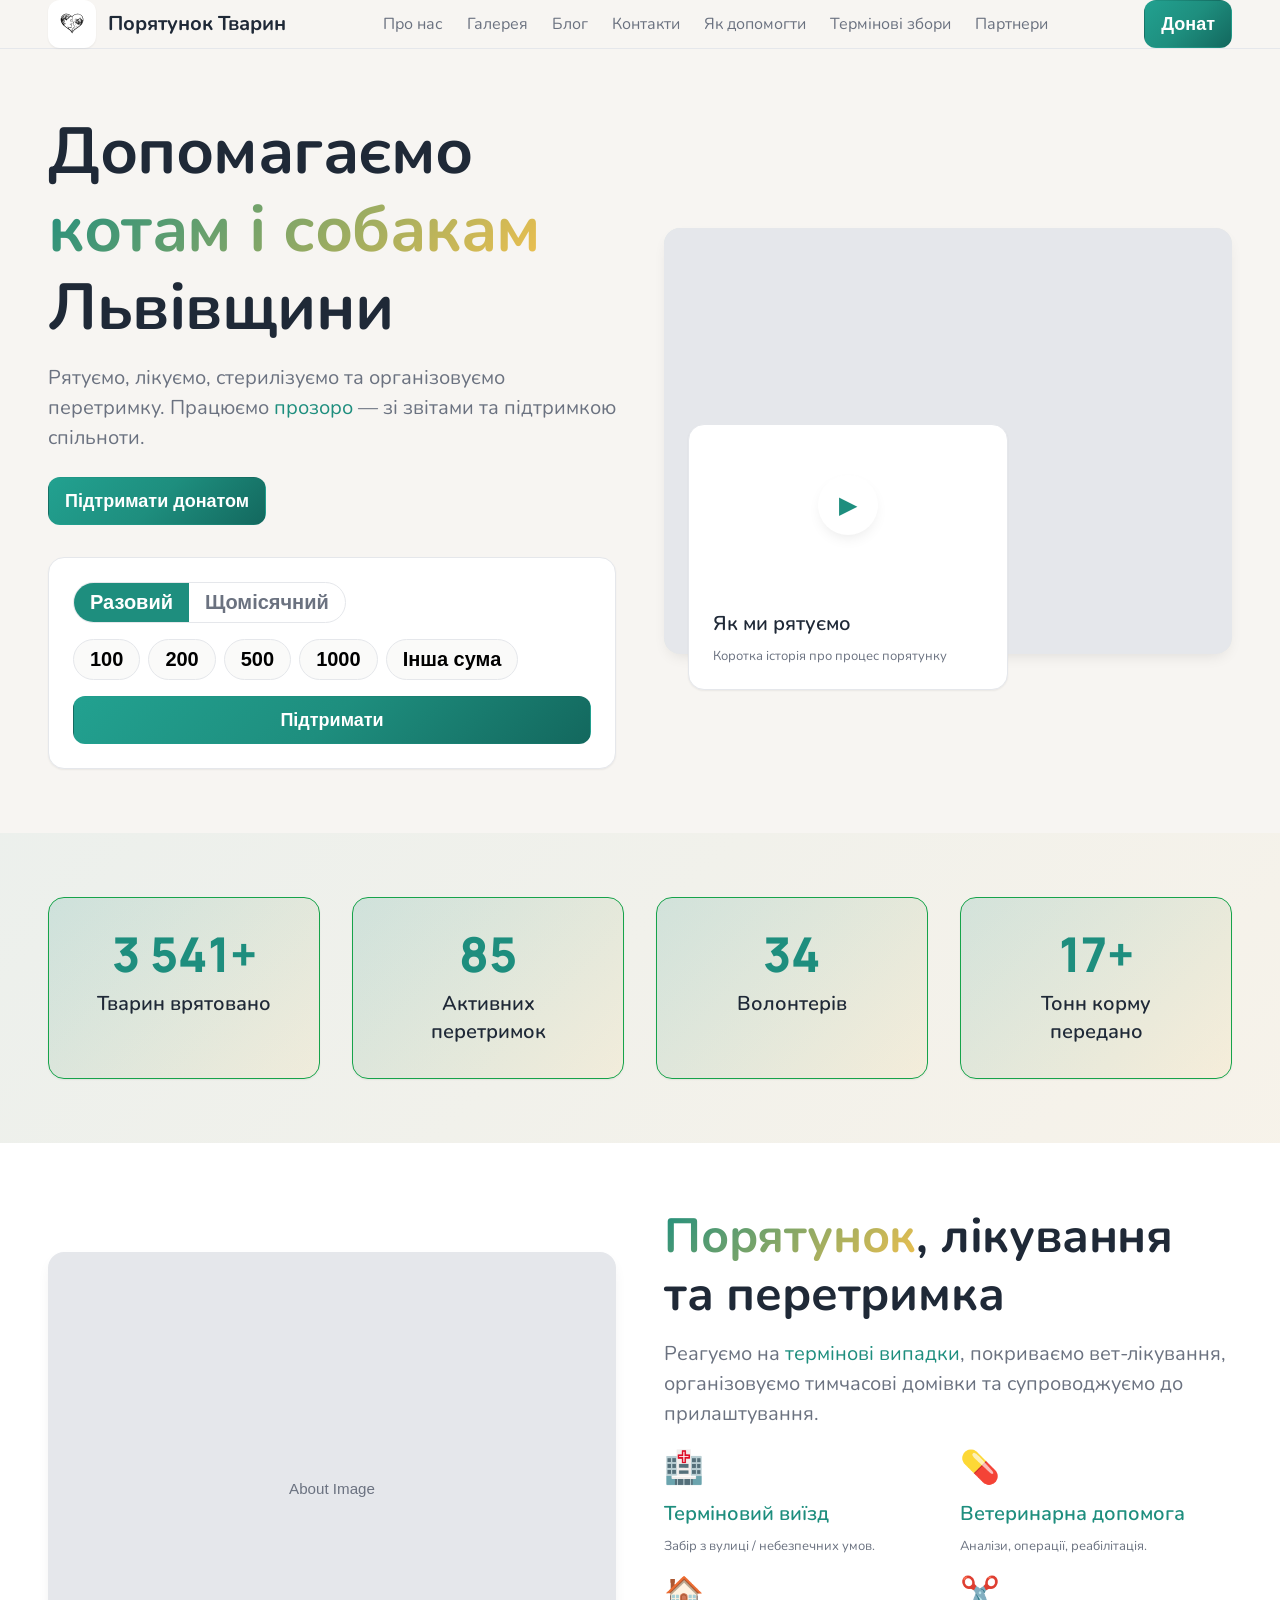
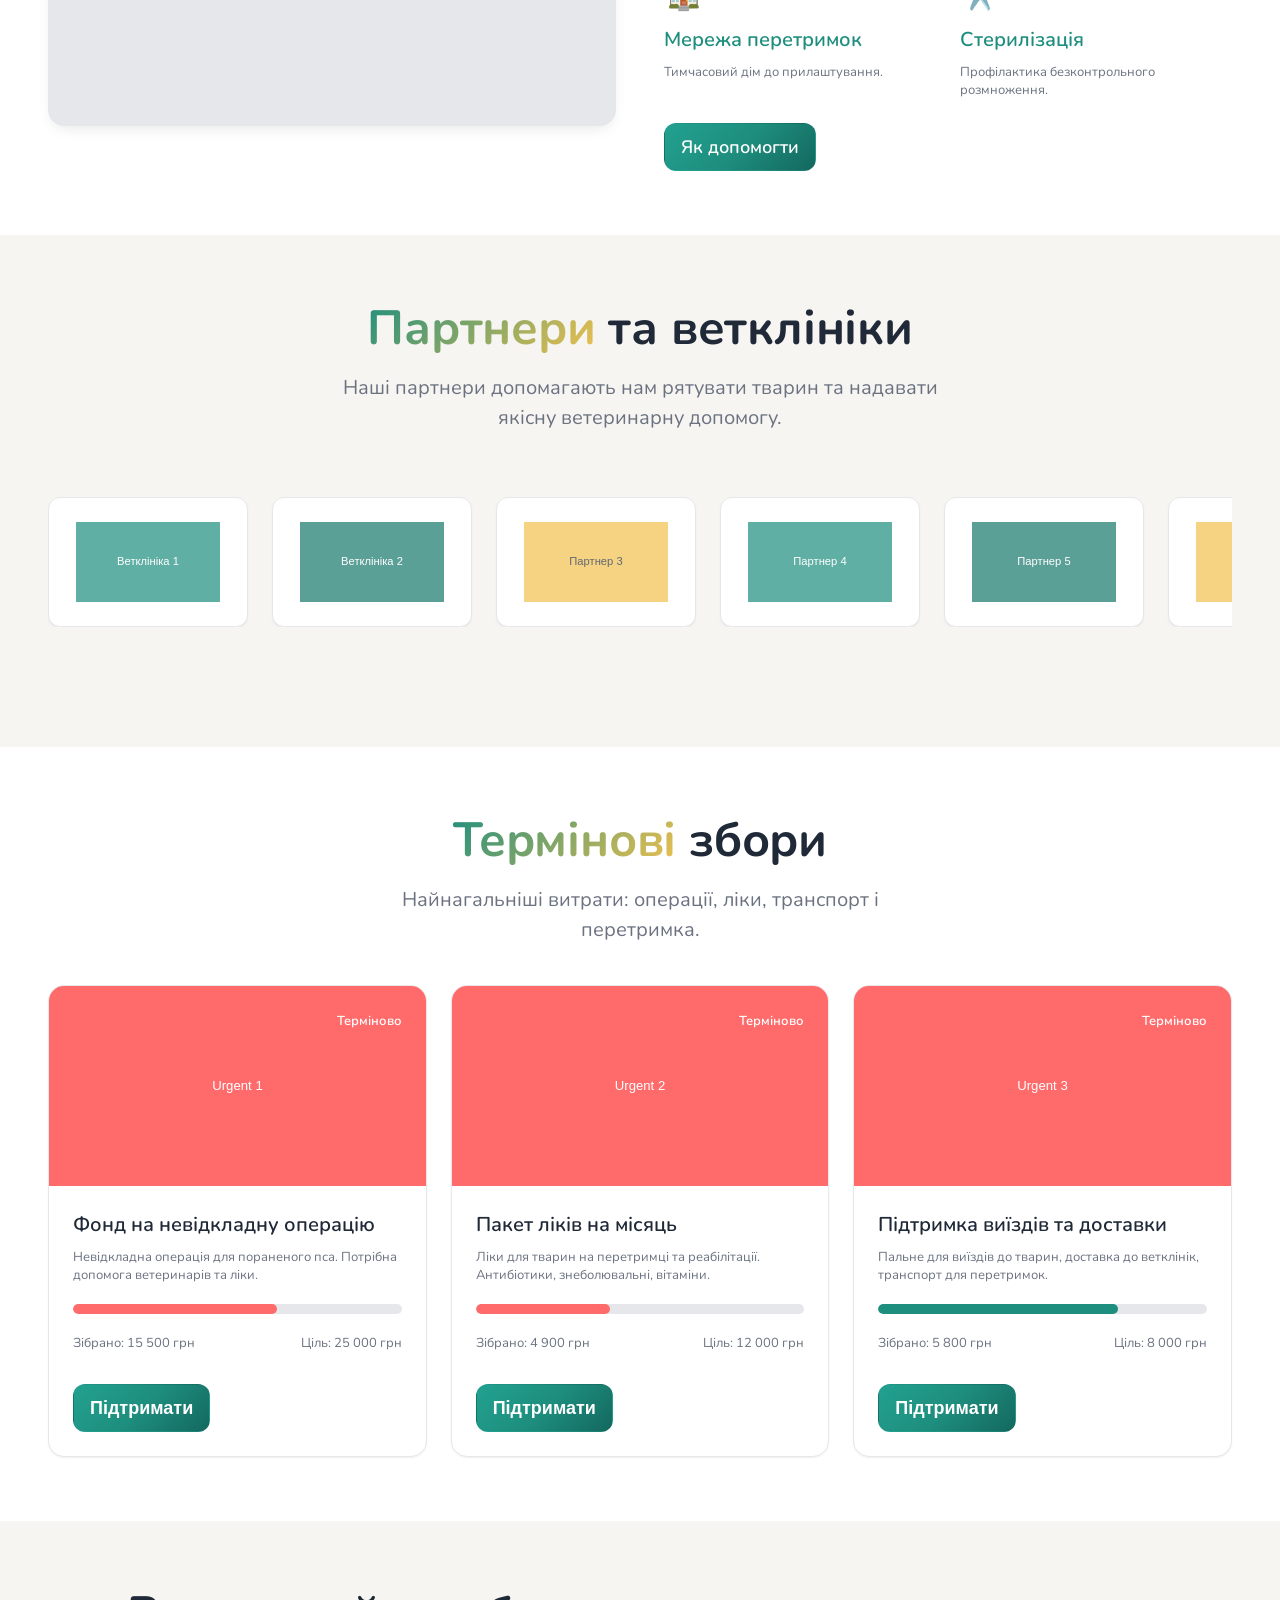
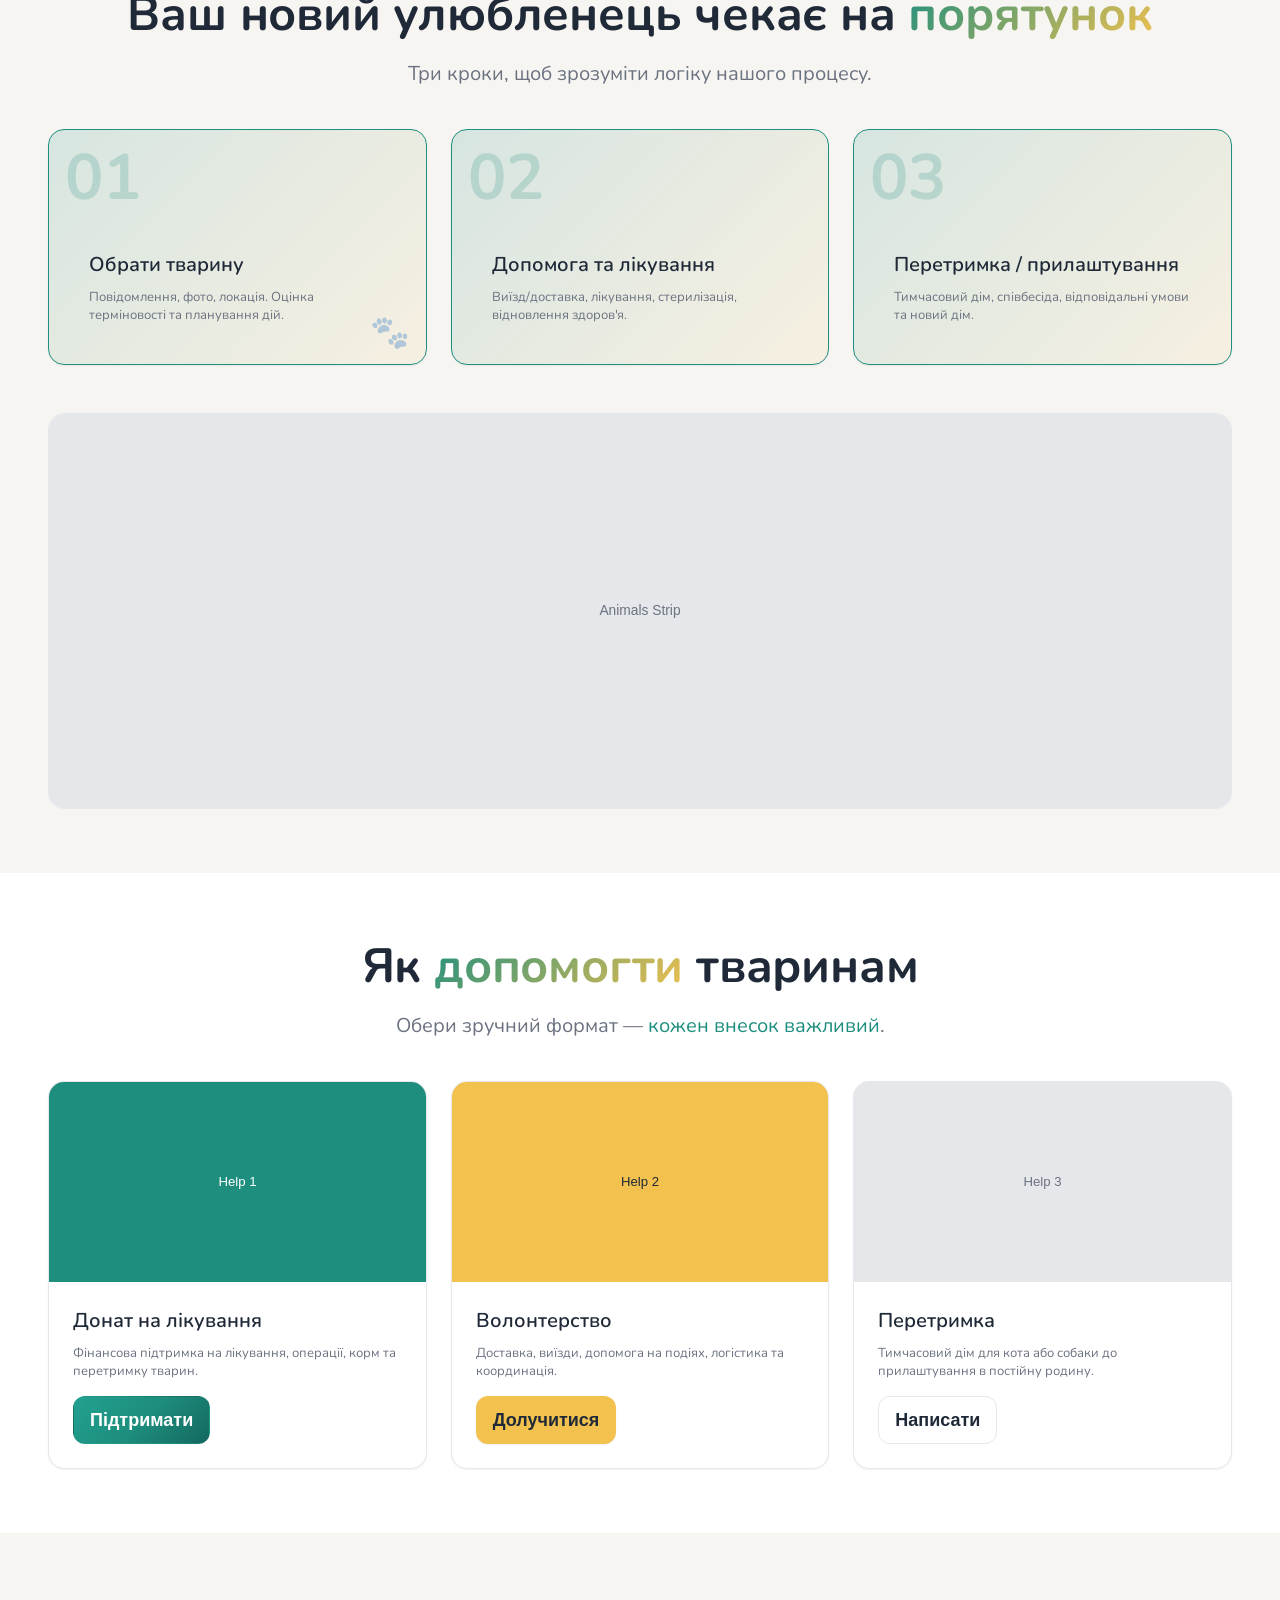
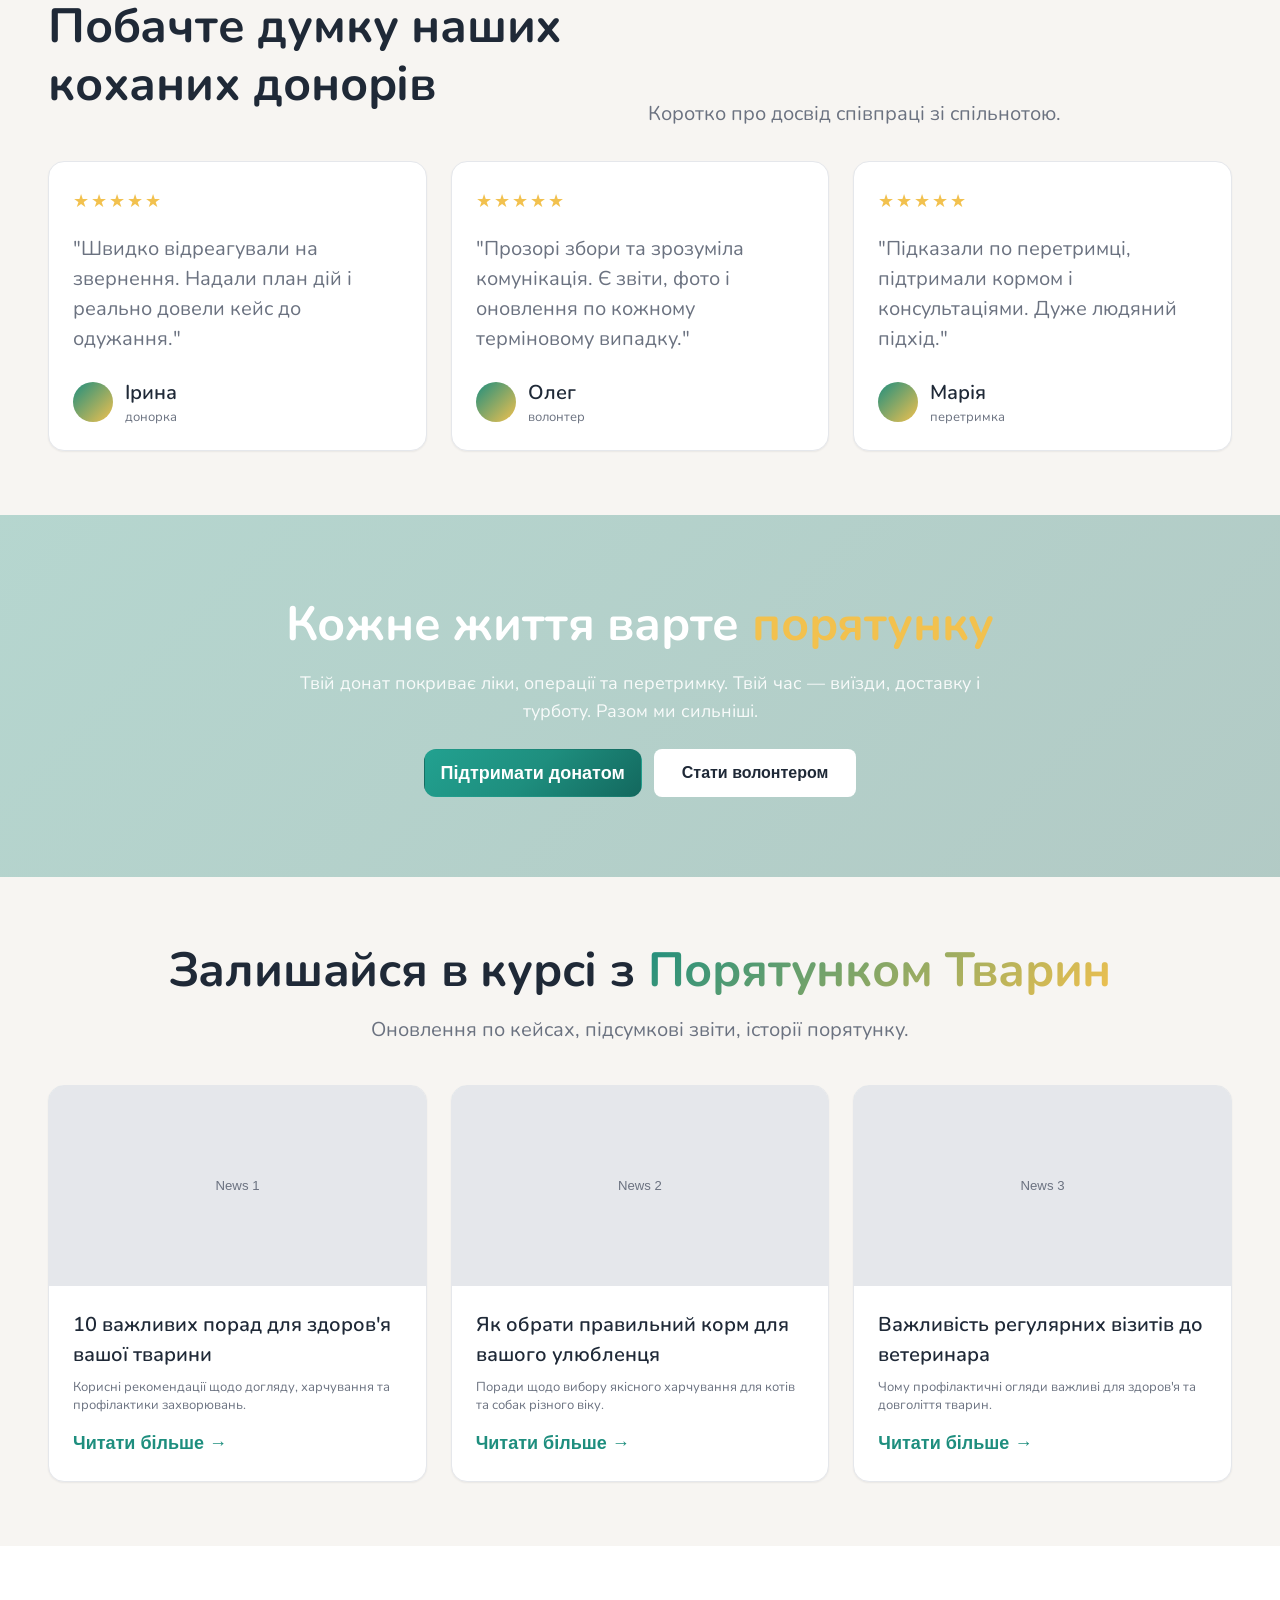
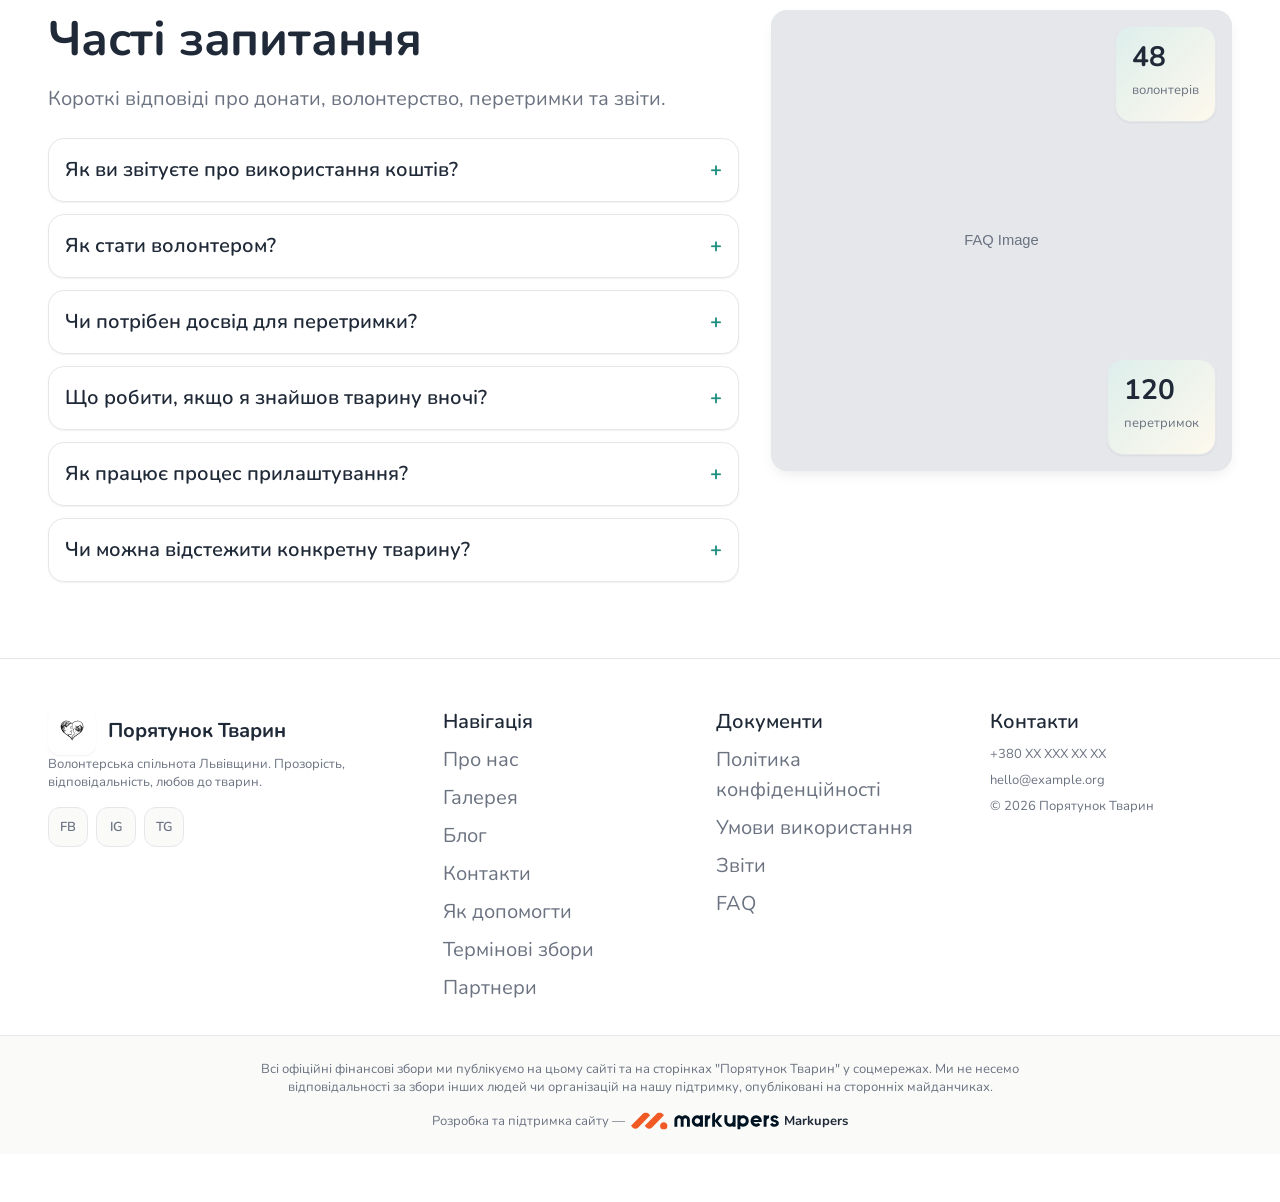
==== commit f315755d: "add preloader" ====
--- a/index.html
+++ b/index.html
@@ -12,6 +12,18 @@
 </head>
 
 <body>
+  <!-- Preloader -->
+  <div class="preloader" id="preloader">
+    <div class="preloader__paws">
+      <div class="preloader__paw"><svg viewBox="0 0 64 64"><ellipse cx="22" cy="42" rx="10" ry="14"/><ellipse cx="42" cy="42" rx="10" ry="14"/><ellipse cx="12" cy="18" rx="7" ry="9"/><ellipse cx="28" cy="8" rx="7" ry="9"/><ellipse cx="44" cy="10" rx="7" ry="9"/><ellipse cx="56" cy="22" rx="7" ry="9"/></svg></div>
+      <div class="preloader__paw"><svg viewBox="0 0 64 64"><ellipse cx="22" cy="42" rx="10" ry="14"/><ellipse cx="42" cy="42" rx="10" ry="14"/><ellipse cx="12" cy="18" rx="7" ry="9"/><ellipse cx="28" cy="8" rx="7" ry="9"/><ellipse cx="44" cy="10" rx="7" ry="9"/><ellipse cx="56" cy="22" rx="7" ry="9"/></svg></div>
+      <div class="preloader__paw"><svg viewBox="0 0 64 64"><ellipse cx="22" cy="42" rx="10" ry="14"/><ellipse cx="42" cy="42" rx="10" ry="14"/><ellipse cx="12" cy="18" rx="7" ry="9"/><ellipse cx="28" cy="8" rx="7" ry="9"/><ellipse cx="44" cy="10" rx="7" ry="9"/><ellipse cx="56" cy="22" rx="7" ry="9"/></svg></div>
+      <div class="preloader__paw"><svg viewBox="0 0 64 64"><ellipse cx="22" cy="42" rx="10" ry="14"/><ellipse cx="42" cy="42" rx="10" ry="14"/><ellipse cx="12" cy="18" rx="7" ry="9"/><ellipse cx="28" cy="8" rx="7" ry="9"/><ellipse cx="44" cy="10" rx="7" ry="9"/><ellipse cx="56" cy="22" rx="7" ry="9"/></svg></div>
+      <div class="preloader__paw"><svg viewBox="0 0 64 64"><ellipse cx="22" cy="42" rx="10" ry="14"/><ellipse cx="42" cy="42" rx="10" ry="14"/><ellipse cx="12" cy="18" rx="7" ry="9"/><ellipse cx="28" cy="8" rx="7" ry="9"/><ellipse cx="44" cy="10" rx="7" ry="9"/><ellipse cx="56" cy="22" rx="7" ry="9"/></svg></div>
+    </div>
+    <div class="preloader__text">Завантаження...</div>
+  </div>
+
   <header class="header" id="header">
     <div class="container header__inner">
       <a class="brand" href="#top" aria-label="На головну">
--- a/styles.css
+++ b/styles.css
@@ -1,3 +1,112 @@
+/* ===== Preloader ===== */
+.preloader {
+  position: fixed;
+  top: 0;
+  left: 0;
+  width: 100%;
+  height: 100%;
+  background: #111;
+  z-index: 99999;
+  display: flex;
+  flex-direction: column;
+  align-items: center;
+  justify-content: center;
+  transition: opacity 0.5s ease, visibility 0.5s ease;
+}
+
+.preloader.hidden {
+  opacity: 0;
+  visibility: hidden;
+  pointer-events: none;
+}
+
+.preloader__paws {
+  position: relative;
+  width: 120px;
+  height: 200px;
+}
+
+.preloader__paw {
+  position: absolute;
+  width: 36px;
+  height: 36px;
+  opacity: 0;
+  animation: pawStep 2s infinite;
+}
+
+/* Left paw — bottom */
+.preloader__paw:nth-child(1) {
+  bottom: 0;
+  left: 8px;
+  transform: rotate(-10deg);
+  animation-delay: 0s;
+}
+
+/* Right paw */
+.preloader__paw:nth-child(2) {
+  bottom: 40px;
+  right: 8px;
+  transform: rotate(10deg);
+  animation-delay: 0.4s;
+}
+
+/* Left paw */
+.preloader__paw:nth-child(3) {
+  bottom: 80px;
+  left: 8px;
+  transform: rotate(-10deg);
+  animation-delay: 0.8s;
+}
+
+/* Right paw */
+.preloader__paw:nth-child(4) {
+  bottom: 120px;
+  right: 8px;
+  transform: rotate(10deg);
+  animation-delay: 1.2s;
+}
+
+/* Left paw — top */
+.preloader__paw:nth-child(5) {
+  bottom: 160px;
+  left: 8px;
+  transform: rotate(-10deg);
+  animation-delay: 1.6s;
+}
+
+.preloader__paw svg {
+  width: 100%;
+  height: 100%;
+  fill: #1E8E7E;
+  filter: drop-shadow(0 0 6px rgba(30, 142, 126, 0.5));
+}
+
+@keyframes pawStep {
+  0%   { opacity: 0; transform: scale(0.5) translateY(10px); }
+  20%  { opacity: 1; transform: scale(1) translateY(0); }
+  50%  { opacity: 1; }
+  80%  { opacity: 0; }
+  100% { opacity: 0; }
+}
+
+.preloader__text {
+  margin-top: 32px;
+  color: #1E8E7E;
+  font-family: var(--font-heading);
+  font-size: 18px;
+  font-weight: 600;
+  letter-spacing: 2px;
+  text-transform: uppercase;
+  animation: preloaderPulse 1.5s ease-in-out infinite;
+}
+
+@keyframes preloaderPulse {
+  0%, 100% { opacity: 0.5; }
+  50%      { opacity: 1; }
+}
+
+/* ===== Design Tokens ===== */
+
 /* Design Tokens */
 :root {
   /* Brand Colors */
